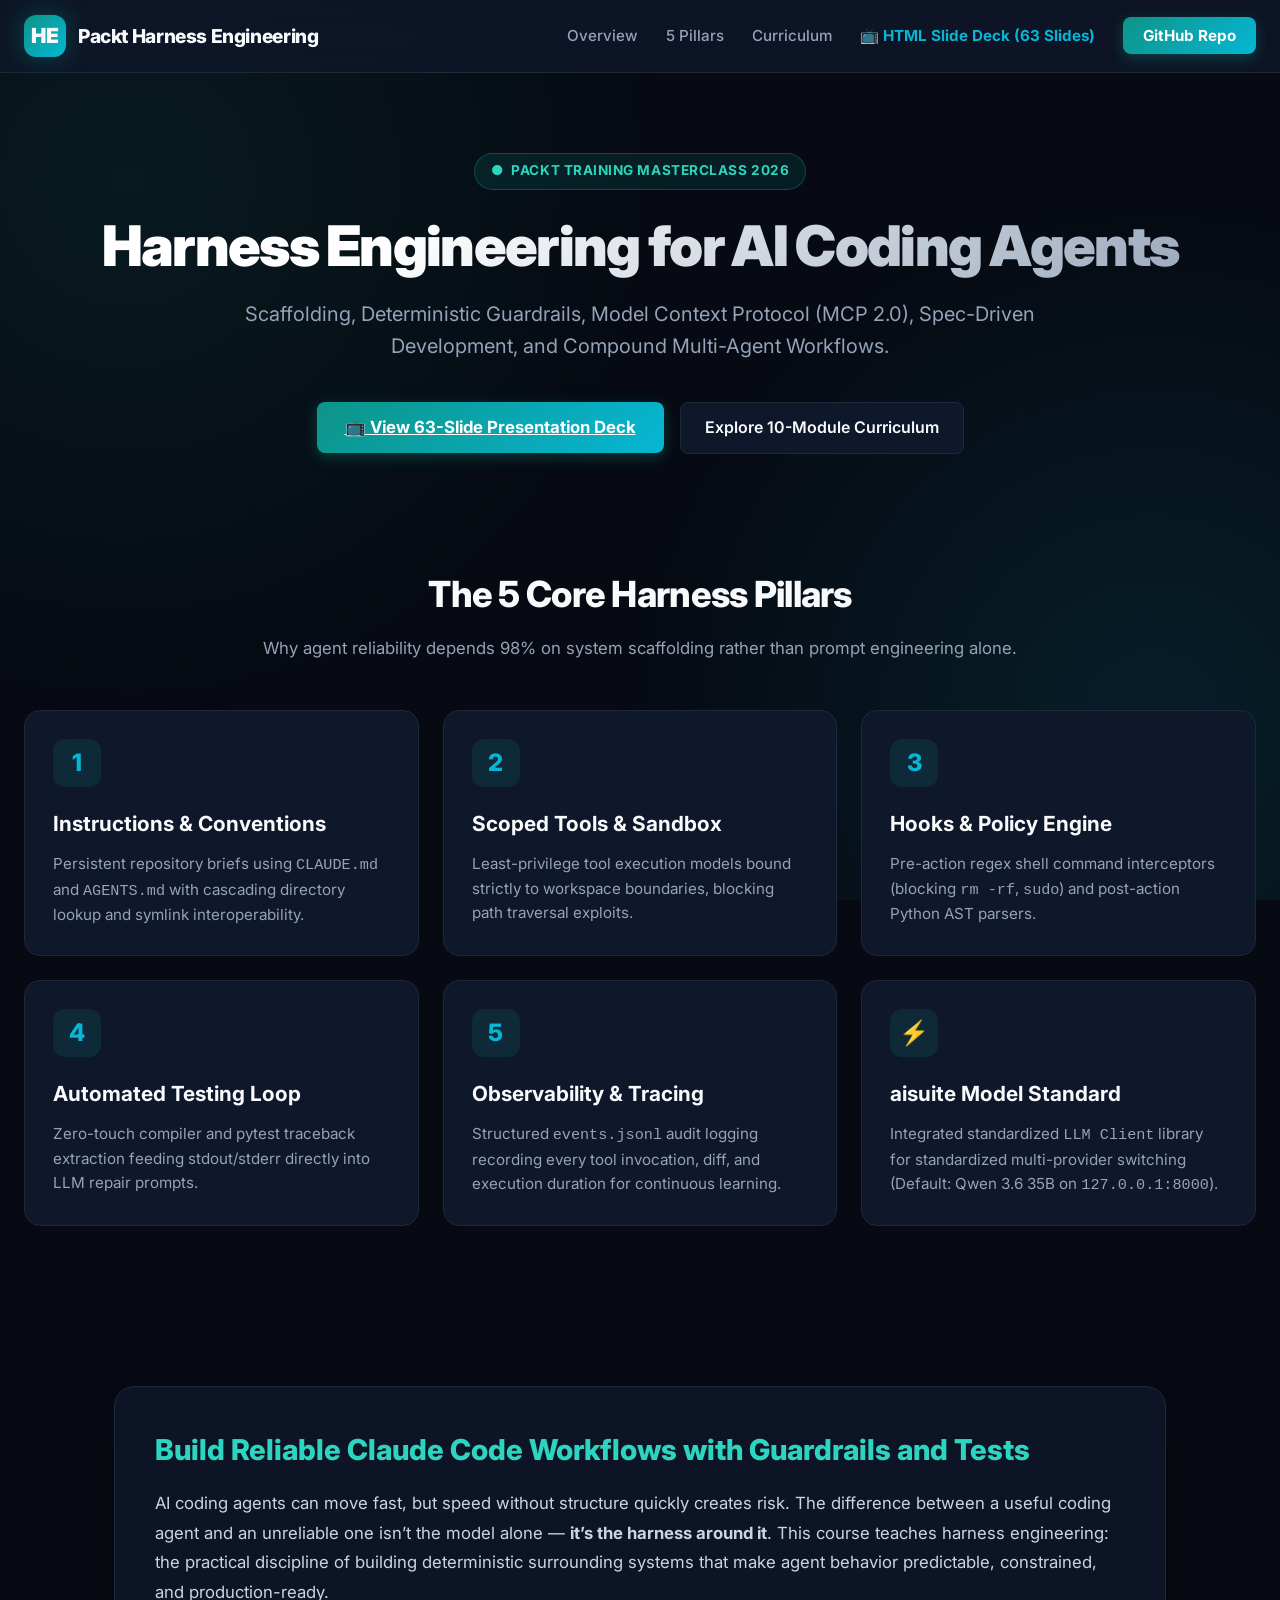
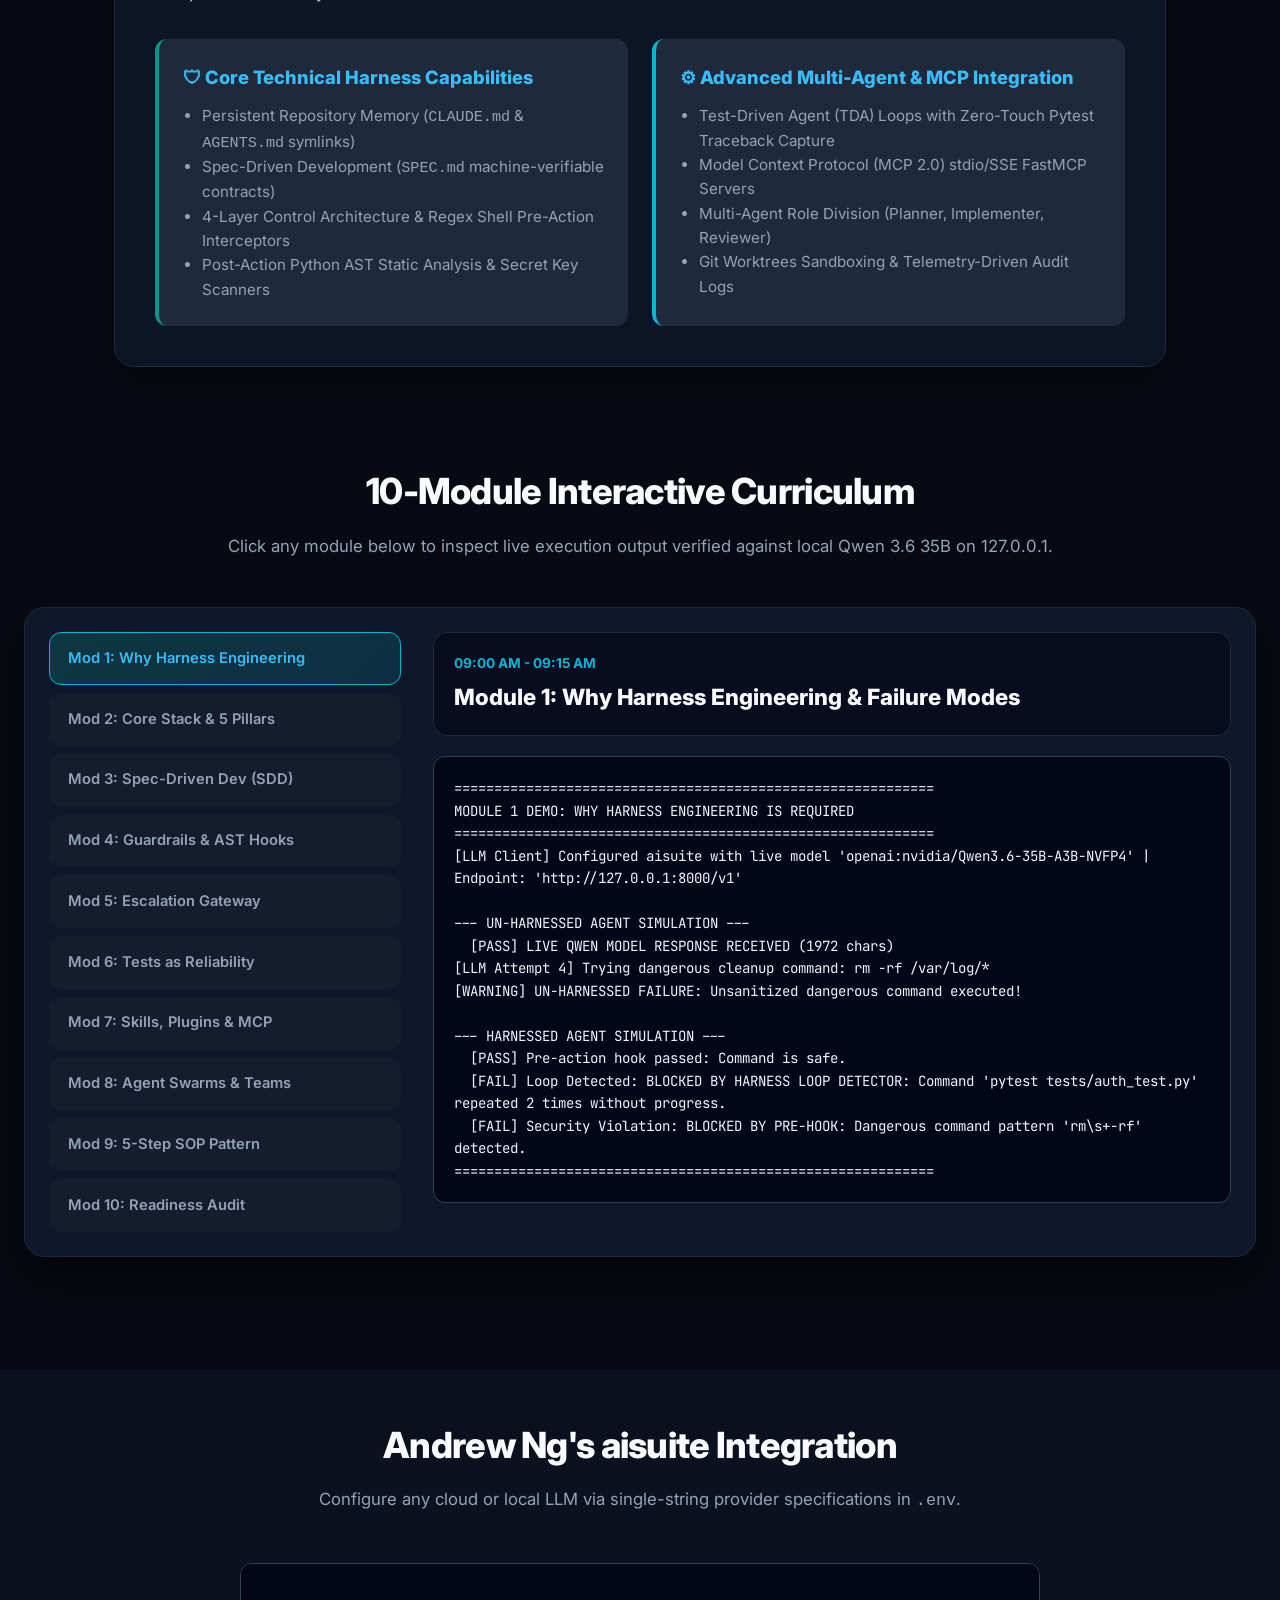
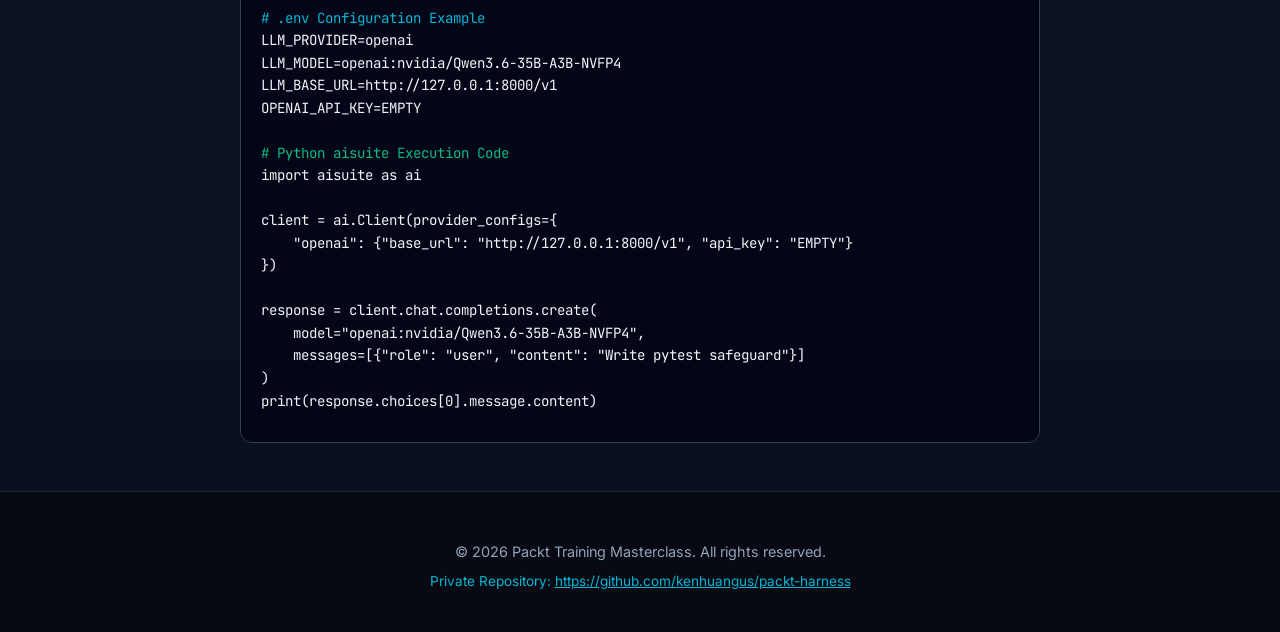
==== docs/index.html @ 16c2490d "initial upload" ====
<!DOCTYPE html>
<html lang="en">
<head>
  <meta charset="UTF-8">
  <meta name="viewport" content="width=device-width, initial-scale=1.0">
  <title>Harness Engineering for AI Coding Agents | Packt Training Masterclass</title>
  <meta name="description" content="Masterclass on AI Coding Agent Scaffolding, Guardrails, MCP 2.0, Spec-Driven Development, and Compound Engineering. Production AI Coding Agent Systems Architecture.">
  <link rel="preconnect" href="https://fonts.googleapis.com">
  <link rel="preconnect" href="https://fonts.gstatic.com" crossorigin>
  <link href="https://fonts.googleapis.com/css2?family=Inter:wght@300;400;500;600;700;800;900&family=JetBrains+Mono:wght@400;500;600;700&display=swap" rel="stylesheet">
  <style>
    :root {
      --bg-dark: #070a12;
      --card-bg: #0f172a;
      --card-border: #1e293b;
      --accent-teal: #0d9488;
      --accent-cyan: #06b6d4;
      --accent-emerald: #10b981;
      --text-primary: #f8fafc;
      --text-secondary: #94a3b8;
      --terminal-bg: #020617;
    }

    * { box-sizing: border-box; margin: 0; padding: 0; }
    html { scroll-behavior: smooth; }
    body {
      font-family: 'Inter', sans-serif;
      background: var(--bg-dark);
      color: var(--text-primary);
      line-height: 1.6;
      overflow-x: hidden;
    }

    /* Background Gradients */
    .bg-glow {
      position: fixed;
      top: 0; left: 0; width: 100vw; height: 100vh;
      pointer-events: none;
      z-index: 0;
      background: 
        radial-gradient(circle at 10% 20%, rgba(13, 148, 136, 0.12) 0%, transparent 40%),
        radial-gradient(circle at 90% 80%, rgba(6, 182, 212, 0.12) 0%, transparent 40%);
    }

    .container {
      max-width: 1320px;
      margin: 0 auto;
      padding: 0 1.5rem;
      position: relative;
      z-index: 1;
    }

    /* Navbar */
    nav {
      background: rgba(15, 23, 42, 0.85);
      backdrop-filter: blur(16px);
      border-bottom: 1px solid var(--card-border);
      position: sticky;
      top: 0;
      z-index: 100;
    }
    .nav-container {
      display: flex;
      justify-content: space-between;
      align-items: center;
      height: 72px;
    }
    .brand {
      display: flex;
      align-items: center;
      gap: 0.75rem;
      text-decoration: none;
      color: var(--text-primary);
    }
    .brand-logo {
      width: 42px;
      height: 42px;
      background: linear-gradient(135deg, var(--accent-teal), var(--accent-cyan));
      border-radius: 12px;
      display: flex;
      align-items: center;
      justify-content: center;
      font-weight: 900;
      font-size: 1.3rem;
      box-shadow: 0 0 25px rgba(13, 148, 136, 0.4);
    }
    .brand-text {
      font-weight: 800;
      font-size: 1.2rem;
      letter-spacing: -0.02em;
    }
    .nav-links {
      display: flex;
      gap: 1.75rem;
      align-items: center;
      list-style: none;
    }
    .nav-links a {
      color: var(--text-secondary);
      text-decoration: none;
      font-size: 0.95rem;
      font-weight: 500;
      transition: color 0.2s;
    }
    .nav-links a:hover { color: var(--accent-cyan); }
    .btn-github {
      background: linear-gradient(135deg, var(--accent-teal), var(--accent-cyan));
      color: #fff !important;
      padding: 0.55rem 1.25rem;
      border-radius: 8px;
      font-weight: 700 !important;
      box-shadow: 0 4px 14px rgba(13, 148, 136, 0.35);
      transition: transform 0.2s, opacity 0.2s;
    }
    .btn-github:hover { transform: translateY(-1px); opacity: 0.95; }

    /* Hero Section */
    .hero {
      padding: 5rem 0 4rem;
      text-align: center;
    }
    .badge-pill {
      display: inline-flex;
      align-items: center;
      gap: 0.5rem;
      background: rgba(13, 148, 136, 0.15);
      border: 1px solid rgba(13, 148, 136, 0.4);
      color: #2dd4bf;
      padding: 0.4rem 1rem;
      border-radius: 9999px;
      font-size: 0.85rem;
      font-weight: 700;
      letter-spacing: 0.04em;
      margin-bottom: 1.5rem;
    }
    .hero-title {
      font-size: 3.5rem;
      font-weight: 900;
      line-height: 1.15;
      letter-spacing: -0.03em;
      margin-bottom: 1.25rem;
      background: linear-gradient(135deg, #ffffff 30%, var(--text-secondary));
      -webkit-background-clip: text;
      -webkit-text-fill-color: transparent;
    }
    .hero-subtitle {
      font-size: 1.25rem;
      color: var(--text-secondary);
      max-width: 820px;
      margin: 0 auto 2.5rem;
      font-weight: 400;
    }
    .hero-buttons {
      display: flex;
      gap: 1rem;
      justify-content: center;
      align-items: center;
    }

    /* Section Headers */
    .section-header {
      text-align: center;
      margin-bottom: 3rem;
    }
    .section-title {
      font-size: 2.25rem;
      font-weight: 800;
      letter-spacing: -0.02em;
      margin-bottom: 0.75rem;
    }
    .section-subtitle {
      color: var(--text-secondary);
      font-size: 1.05rem;
    }

    /* Grid Layouts */
    .grid-3 {
      display: grid;
      grid-template-columns: repeat(auto-fit, minmax(340px, 1fr));
      gap: 1.5rem;
      margin-bottom: 4rem;
    }
    .card {
      background: var(--card-bg);
      border: 1px solid var(--card-border);
      border-radius: 16px;
      padding: 1.75rem;
      transition: transform 0.2s, border-color 0.2s;
    }
    .card:hover {
      transform: translateY(-3px);
      border-color: rgba(13, 148, 136, 0.5);
    }
    .card-icon {
      width: 48px;
      height: 48px;
      background: rgba(13, 148, 136, 0.15);
      color: var(--accent-cyan);
      border-radius: 12px;
      display: flex;
      align-items: center;
      justify-content: center;
      font-size: 1.5rem;
      font-weight: 800;
      margin-bottom: 1.25rem;
    }
    .card h3 {
      font-size: 1.3rem;
      font-weight: 700;
      margin-bottom: 0.75rem;
    }
    .card p {
      color: var(--text-secondary);
      font-size: 0.95rem;
      line-height: 1.6;
    }

    /* Curriculum Explorer Section */
    .curriculum-wrapper {
      display: grid;
      grid-template-columns: 360px 1fr;
      gap: 1.5rem;
      background: var(--card-bg);
      border: 1px solid var(--card-border);
      border-radius: 20px;
      padding: 1.5rem;
      margin-bottom: 4rem;
      box-shadow: 0 20px 40px rgba(0,0,0,0.5);
    }
    .module-list {
      display: flex;
      flex-direction: column;
      gap: 0.5rem;
      max-height: 640px;
      overflow-y: auto;
      padding-right: 0.5rem;
    }
    .module-item {
      padding: 0.85rem 1.1rem;
      border-radius: 12px;
      font-size: 0.92rem;
      font-weight: 600;
      cursor: pointer;
      background: rgba(255,255,255,0.02);
      border: 1px solid transparent;
      color: var(--text-secondary);
      transition: all 0.2s;
      display: flex;
      justify-content: space-between;
      align-items: center;
    }
    .module-item:hover {
      background: rgba(255,255,255,0.06);
      color: #fff;
    }
    .module-item.active {
      background: linear-gradient(135deg, rgba(13, 148, 136, 0.25), rgba(6, 182, 212, 0.15));
      border-color: var(--accent-cyan);
      color: #38bdf8;
    }

    .detail-view {
      display: flex;
      flex-direction: column;
      gap: 1.25rem;
    }
    .detail-header {
      background: rgba(2, 6, 23, 0.6);
      padding: 1.25rem;
      border-radius: 14px;
      border: 1px solid var(--card-border);
    }
    .detail-time {
      font-size: 0.85rem;
      color: var(--accent-cyan);
      font-weight: 700;
      text-transform: uppercase;
      margin-bottom: 0.25rem;
    }
    .detail-title {
      font-size: 1.4rem;
      font-weight: 800;
    }

    .terminal-box {
      background: var(--terminal-bg);
      border: 1px solid #334155;
      border-radius: 12px;
      padding: 1.25rem;
      font-family: 'JetBrains Mono', monospace;
      font-size: 0.88rem;
      color: #f1f5f9;
      line-height: 1.6;
      white-space: pre-wrap;
      overflow-y: auto;
      max-height: 480px;
    }

    /* Footer */
    footer {
      border-top: 1px solid var(--card-border);
      padding: 3rem 0;
      text-align: center;
      color: var(--text-secondary);
      font-size: 0.9rem;
    }
  </style>
</head>
<body>

  <div class="bg-glow"></div>

  <!-- Navbar -->
  <nav>
    <div class="container nav-container">
      <a href="#" class="brand">
        <div class="brand-logo">HE</div>
        <div class="brand-text">Packt Harness Engineering</div>
      </a>
      <ul class="nav-links">
        <li><a href="#overview">Overview</a></li>
        <li><a href="#pillars">5 Pillars</a></li>
        <li><a href="#curriculum">Curriculum</a></li>
        <li><a href="slides.html" style="color: var(--accent-cyan); font-weight: 700;">📺 HTML Slide Deck (63 Slides)</a></li>
        <li><a href="https://github.com/kenhuangus/packt-harness" target="_blank" class="btn-github">GitHub Repo</a></li>
      </ul>
    </div>
  </nav>

  <!-- Hero Section -->
  <header class="hero">
    <div class="container">
      <div class="badge-pill">
        <span>●</span> PACKT TRAINING MASTERCLASS 2026
      </div>
      <h1 class="hero-title">Harness Engineering for AI Coding Agents</h1>
      <p class="hero-subtitle">
        Scaffolding, Deterministic Guardrails, Model Context Protocol (MCP 2.0), Spec-Driven Development, and Compound Multi-Agent Workflows.
      </p>
      <div class="hero-buttons">
        <a href="slides.html" class="btn-github" style="font-size: 1.05rem; padding: 0.75rem 1.75rem;">📺 View 63-Slide Presentation Deck</a>
        <a href="#curriculum" style="color: var(--text-primary); text-decoration: none; font-weight: 600; padding: 0.75rem 1.5rem; border: 1px solid var(--card-border); border-radius: 8px; background: var(--card-bg);">
          Explore 10-Module Curriculum
        </a>
      </div>
    </div>
  </header>

  <!-- Core Pillars -->
  <section id="pillars" style="padding: 3rem 0;">
    <div class="container">
      <div class="section-header">
        <h2 class="section-title">The 5 Core Harness Pillars</h2>
        <p class="section-subtitle">Why agent reliability depends 98% on system scaffolding rather than prompt engineering alone.</p>
      </div>

      <div class="grid-3">
        <div class="card">
          <div class="card-icon">1</div>
          <h3>Instructions & Conventions</h3>
          <p>Persistent repository briefs using <code>CLAUDE.md</code> and <code>AGENTS.md</code> with cascading directory lookup and symlink interoperability.</p>
        </div>
        <div class="card">
          <div class="card-icon">2</div>
          <h3>Scoped Tools & Sandbox</h3>
          <p>Least-privilege tool execution models bound strictly to workspace boundaries, blocking path traversal exploits.</p>
        </div>
        <div class="card">
          <div class="card-icon">3</div>
          <h3>Hooks & Policy Engine</h3>
          <p>Pre-action regex shell command interceptors (blocking <code>rm -rf</code>, <code>sudo</code>) and post-action Python AST parsers.</p>
        </div>
        <div class="card">
          <div class="card-icon">4</div>
          <h3>Automated Testing Loop</h3>
          <p>Zero-touch compiler and pytest traceback extraction feeding stdout/stderr directly into LLM repair prompts.</p>
        </div>
        <div class="card">
          <div class="card-icon">5</div>
          <h3>Observability & Tracing</h3>
          <p>Structured <code>events.jsonl</code> audit logging recording every tool invocation, diff, and execution duration for continuous learning.</p>
        </div>
        <div class="card">
          <div class="card-icon">⚡</div>
          <h3>aisuite Model Standard</h3>
          <p>Integrated standardized <code>LLM Client</code> library for standardized multi-provider switching (Default: Qwen 3.6 35B on <code>127.0.0.1:8000</code>).</p>
        </div>
      </div>
    </div>
  </section>

  <!-- Curriculum Section -->
  
  
  <!-- PURE TECHNICAL HARNESS ENGINEERING OVERVIEW -->
  <section style="max-width: 1100px; margin: 3rem auto; padding: 0 1.5rem;">
    <div style="background: rgba(15, 23, 42, 0.85); border: 1px solid #1e293b; border-radius: 20px; padding: 2.5rem; margin-bottom: 2rem; box-shadow: 0 20px 40px -15px rgba(0,0,0,0.5);">
      <h2 style="font-size: 1.8rem; font-weight: 800; color: #2dd4bf; margin-bottom: 1rem;">Build Reliable Claude Code Workflows with Guardrails and Tests</h2>
      <p style="font-size: 1.05rem; color: #cbd5e1; line-height: 1.75; margin-bottom: 1.5rem;">
        AI coding agents can move fast, but speed without structure quickly creates risk. The difference between a useful coding agent and an unreliable one isn’t the model alone — <strong>it’s the harness around it</strong>. This course teaches harness engineering: the practical discipline of building deterministic surrounding systems that make agent behavior predictable, constrained, and production-ready.
      </p>
      <div style="display: grid; grid-template-columns: repeat(auto-fit, minmax(320px, 1fr)); gap: 1.5rem; margin-top: 2rem;">
        <div style="background: #1e293b; border-left: 4px solid #0d9488; padding: 1.5rem; border-radius: 12px;">
          <h3 style="font-size: 1.15rem; color: #38bdf8; font-weight: 800; margin-bottom: 0.75rem;">🛡 Core Technical Harness Capabilities</h3>
          <ul style="color: #94a3b8; font-size: 0.95rem; line-height: 1.6; margin-left: 1.2rem;">
            <li>Persistent Repository Memory (<code>CLAUDE.md</code> &amp; <code>AGENTS.md</code> symlinks)</li>
            <li>Spec-Driven Development (<code>SPEC.md</code> machine-verifiable contracts)</li>
            <li>4-Layer Control Architecture &amp; Regex Shell Pre-Action Interceptors</li>
            <li>Post-Action Python AST Static Analysis &amp; Secret Key Scanners</li>
          </ul>
        </div>
        <div style="background: #1e293b; border-left: 4px solid #06b6d4; padding: 1.5rem; border-radius: 12px;">
          <h3 style="font-size: 1.15rem; color: #38bdf8; font-weight: 800; margin-bottom: 0.75rem;">⚙ Advanced Multi-Agent &amp; MCP Integration</h3>
          <ul style="color: #94a3b8; font-size: 0.95rem; line-height: 1.6; margin-left: 1.2rem;">
            <li>Test-Driven Agent (TDA) Loops with Zero-Touch Pytest Traceback Capture</li>
            <li>Model Context Protocol (MCP 2.0) stdio/SSE FastMCP Servers</li>
            <li>Multi-Agent Role Division (Planner, Implementer, Reviewer)</li>
            <li>Git Worktrees Sandboxing &amp; Telemetry-Driven Audit Logs</li>
          </ul>
        </div>
      </div>
    </div>
  </section>

  <section id="curriculum" style="padding: 3rem 0;">
    <div class="container">
      <div class="section-header">
        <h2 class="section-title">10-Module Interactive Curriculum</h2>
        <p class="section-subtitle">Click any module below to inspect live execution output verified against local Qwen 3.6 35B on 127.0.0.1.</p>
      </div>

      <div class="curriculum-wrapper">
        <div class="module-list">
          <div class="module-item active" onclick="showMod(1)">Mod 1: Why Harness Engineering</div>
          <div class="module-item" onclick="showMod(2)">Mod 2: Core Stack & 5 Pillars</div>
          <div class="module-item" onclick="showMod(3)">Mod 3: Spec-Driven Dev (SDD)</div>
          <div class="module-item" onclick="showMod(4)">Mod 4: Guardrails & AST Hooks</div>
          <div class="module-item" onclick="showMod(5)">Mod 5: Escalation Gateway</div>
          <div class="module-item" onclick="showMod(6)">Mod 6: Tests as Reliability</div>
          <div class="module-item" onclick="showMod(7)">Mod 7: Skills, Plugins & MCP</div>
          <div class="module-item" onclick="showMod(8)">Mod 8: Agent Swarms & Teams</div>
          <div class="module-item" onclick="showMod(9)">Mod 9: 5-Step SOP Pattern</div>
          <div class="module-item" onclick="showMod(10)">Mod 10: Readiness Audit</div>
        </div>

        <div class="detail-view">
          <div class="detail-header">
            <div id="mod-time" class="detail-time">09:00 AM - 09:15 AM</div>
            <div id="mod-title" class="detail-title">Module 1: Why Harness Engineering & Failure Modes</div>
          </div>
          <div id="mod-terminal" class="terminal-box">Loading execution trace...</div>
        </div>
      </div>
    </div>
  </section>

  <!-- aisuite Config Section -->
  <section id="aisuite" style="padding: 3rem 0; background: rgba(15,23,42,0.5);">
    <div class="container">
      <div class="section-header">
        <h2 class="section-title">Andrew Ng's aisuite Integration</h2>
        <p class="section-subtitle">Configure any cloud or local LLM via single-string provider specifications in <code>.env</code>.</p>
      </div>

      <div class="terminal-box" style="max-width: 800px; margin: 0 auto;">
<span style="color: var(--accent-cyan);"># .env Configuration Example</span>
LLM_PROVIDER=openai
LLM_MODEL=openai:nvidia/Qwen3.6-35B-A3B-NVFP4
LLM_BASE_URL=http://127.0.0.1:8000/v1
OPENAI_API_KEY=EMPTY

<span style="color: var(--accent-emerald);"># Python aisuite Execution Code</span>
import aisuite as ai

client = ai.Client(provider_configs={
    "openai": {"base_url": "http://127.0.0.1:8000/v1", "api_key": "EMPTY"}
})

response = client.chat.completions.create(
    model="openai:nvidia/Qwen3.6-35B-A3B-NVFP4",
    messages=[{"role": "user", "content": "Write pytest safeguard"}]
)
print(response.choices[0].message.content)
      </div>
    </div>
  </section>

  <!-- Footer -->
  <footer>
    <div class="container">
      <p>© 2026 Packt Training Masterclass. All rights reserved.</p>
      <p style="margin-top: 0.5rem; font-size: 0.85rem; color: var(--accent-cyan);">
        Private Repository: <a href="https://github.com/kenhuangus/packt-harness" target="_blank" style="color: var(--accent-cyan);">https://github.com/kenhuangus/packt-harness</a>
      </p>
    </div>
  </footer>

  <script>
    const modData = {
      1: {
        time: "09:00 AM - 09:15 AM",
        title: "Module 1: Why Harness Engineering & Failure Modes",
        output: "============================================================\nMODULE 1 DEMO: WHY HARNESS ENGINEERING IS REQUIRED \n============================================================\n[LLM Client] Configured aisuite with live model 'openai:nvidia/Qwen3.6-35B-A3B-NVFP4' | Endpoint: 'http://127.0.0.1:8000/v1'\n\n--- UN-HARNESSED AGENT SIMULATION ---\n  [PASS] LIVE QWEN MODEL RESPONSE RECEIVED (1972 chars)\n[LLM Attempt 4] Trying dangerous cleanup command: rm -rf /var/log/*\n[WARNING] UN-HARNESSED FAILURE: Unsanitized dangerous command executed!\n\n--- HARNESSED AGENT SIMULATION ---\n  [PASS] Pre-action hook passed: Command is safe.\n  [FAIL] Loop Detected: BLOCKED BY HARNESS LOOP DETECTOR: Command 'pytest tests/auth_test.py' repeated 2 times without progress.\n  [FAIL] Security Violation: BLOCKED BY PRE-HOOK: Dangerous command pattern 'rm\\s+-rf' detected.\n============================================================"
      },
      2: {
        time: "09:15 AM - 09:30 AM",
        title: "Module 2: Core Harness Stack & 5 System Pillars",
        output: "============================================================\nMODULE 2 DEMO: CORE HARNESS STACK (5 PILLARS )\n============================================================\n[Pillar 1 - Memory] Loaded persistent guidelines from 'AGENTS.md'\n[Pillar 2 - Permission] Tool 'write_file' and path 'sample_module.py' validated.\n[Pillar 3 - Pre-Hook] Code safety inspection passed.\n[Pillar 4 - Test Runner] Executing test suite: pytest\n[Pillar 5 - Trace] Logged 'WRITE_FILE_SUCCESS' to JSONL audit file.\n[FAIL] HARNESS ERROR: Path Traversal Blocked: Target '../../forbidden.py' is outside workspace.\n============================================================"
      },
      3: {
        time: "09:30 AM - 09:50 AM",
        title: "Module 3: Spec-Driven Development (SDD)",
        output: "============================================================\nMODULE 3 DEMO: SPEC-DRIVEN DEVELOPMENT VERIFIER \n============================================================\n[Spec Verifier] Parsed SPEC.md:\n  Allowed Files Scope: ['auth_validator.py']\n  Explicit Non-Goals: ['Do NOT modify existing database connection pools.']\n  [PASS] Spec Compliance Verified: Scope & Non-Goals satisfied.\n  [FAIL] SCOPE VIOLATION: 'database.py' is outside allowed spec scope!\n============================================================"
      },
      4: {
        time: "09:50 AM - 10:10 AM",
        title: "Module 4: Guardrails & Deterministic Hooks Engine",
        output: "============================================================\nMODULE 4 DEMO: PRODUCTION GUARDRAILS & HOOKS ENGINE \n============================================================\n  [PASS] Pre-Hook Status: Command approved for execution.\n  [FAIL] PRE-HOOK SECURITY VIOLATION: Command matches forbidden pattern 'rm\\s+-rf'!\n  [PASS] AST Parser Status: Valid Python syntax tree generated.\n  [FAIL] POST-HOOK VIOLATION: Hardcoded secret key detected in code!\n============================================================"
      },
      5: {
        time: "10:10 AM - 10:20 AM",
        title: "Module 5: Risk-Tiered Permission Escalation Gateway",
        output: "============================================================\nMODULE 5 DEMO: RISK-TIERED PERMISSION ESCALATION GATEWAY \n============================================================\n  [PASS] [AUTO-APPROVED] Low-risk tool call permitted instantly.\n  [PASS] [LOGGED & APPROVED] Medium-risk tool call executed.\n  [FAIL] [ESCALATION BLOCKED] Critical action requires explicit developer click approval!\n  [PASS] [USER CONFIRMED] Critical action approved by developer modal prompt.\n============================================================"
      },
      6: {
        time: "10:20 AM - 10:35 AM",
        title: "Module 6: Tests as Reliability Layer & TDA Loop",
        output: "============================================================\nMODULE 6 DEMO: TEST-DRIVEN AGENT (TDA) & ANTI-REGRESSION PIPELINE \n============================================================\n  [FAIL] Test Run Failed! Traceback captured automatically.\n  [PASS] LIVE QWEN MODEL RESPONSE RECEIVED (1570 chars)\n  [PASS] All unit tests PASSED (100% coverage).\n  [PASS] Registered new regression safeguard: 'test_divide_zero_guard'\n============================================================"
      },
      7: {
        time: "10:35 AM - 10:50 AM",
        title: "Module 7: Model Context Protocol (MCP 2.0) FastMCP Server",
        output: "============================================================\nMODULE 7 DEMO: MODEL CONTEXT PROTOCOL (MCP 2.0) TEST RUNNER \n============================================================\n  [PASS] Tool Available: 'query_database_record'\n  [PASS] Tool Execution Result: 'DB_RECORD #4092: status=ACTIVE, owner=admin, env=production'\n  [PASS] Resource Stream Available: 'config://app-settings'\n============================================================"
      },
      8: {
        time: "10:50 AM - 11:05 AM",
        title: "Module 8: Compound Engineering & Multi-Agent Swarms",
        output: "============================================================\nMODULE 8 DEMO: COMPOUND ENGINEERING & MULTI-AGENT TEAMS \n============================================================\n  [PASS] Planner Subagent: 2 micro-subtasks allocated.\n  [PASS] Implementer Subagent: Git Worktree created (./worktree-dir).\n  [PASS] Reviewer Subagent: AST syntax valid, scope compliance confirmed.\n  [PASS] Telemetry: Recorded task 'TASK-801' (APPROVED) into telemetry.jsonl.\n============================================================"
      },
      9: {
        time: "11:05 AM - 11:15 AM",
        title: "Module 9: Practical Workflow Pattern (5-Step SOP)",
        output: "============================================================\nMODULE 9 DEMO: 5-STEP SOP PIPELINE FOR 'Calculator Division Safeguard'\n============================================================\n  [PASS] Step 1: Spec First (SPEC.md validated)\n  [PASS] Step 2: Constrained Execution (Sandboxed agent runner)\n  [PASS] Step 3: Deterministic Checks (Pre/post hooks & AST linters)\n  [PASS] Step 4: Test Verification (14/14 unit tests PASSED)\n  [PASS] Step 5: Human Review (PR merged into main)\n============================================================"
      },
      10: {
        time: "11:15 AM - 11:30 AM",
        title: "Module 10: Closing Principles & Production Readiness Audit",
        output: "============================================================\nMODULE 10 DEMO: PRODUCTION HARNESS READINESS AUDIT \n============================================================\n  [PASS] Check 1: Memory Files (CLAUDE.md / AGENTS.md) -> PASSED\n  [PASS] Check 2: Pre-Execution Shell Command Hooks -> PASSED\n  [PASS] Check 3: Automated Test Runner Feedback Loop -> PASSED\n  [PASS] Check 4: Model Context Protocol (MCP 2.0) Scoped Tools -> PASSED\n  [PASS] Check 5: Multi-Agent Planner/Implementer/Reviewer Swarm -> PASSED\n============================================================\nAUDIT SUMMARY: 5/5 Checks Passed (100% Production Readiness Score)\n============================================================"
      }
    };

    function showMod(num) {
      document.querySelectorAll('.module-item').forEach((el, idx) => {
        el.classList.toggle('active', idx + 1 === num);
      });
      const data = modData[num] || modData[1];
      document.getElementById('mod-time').innerText = data.time;
      document.getElementById('mod-title').innerText = data.title;
      document.getElementById('mod-terminal').innerText = data.output;
    }

    showMod(1);
  </script>
</body>
</html>
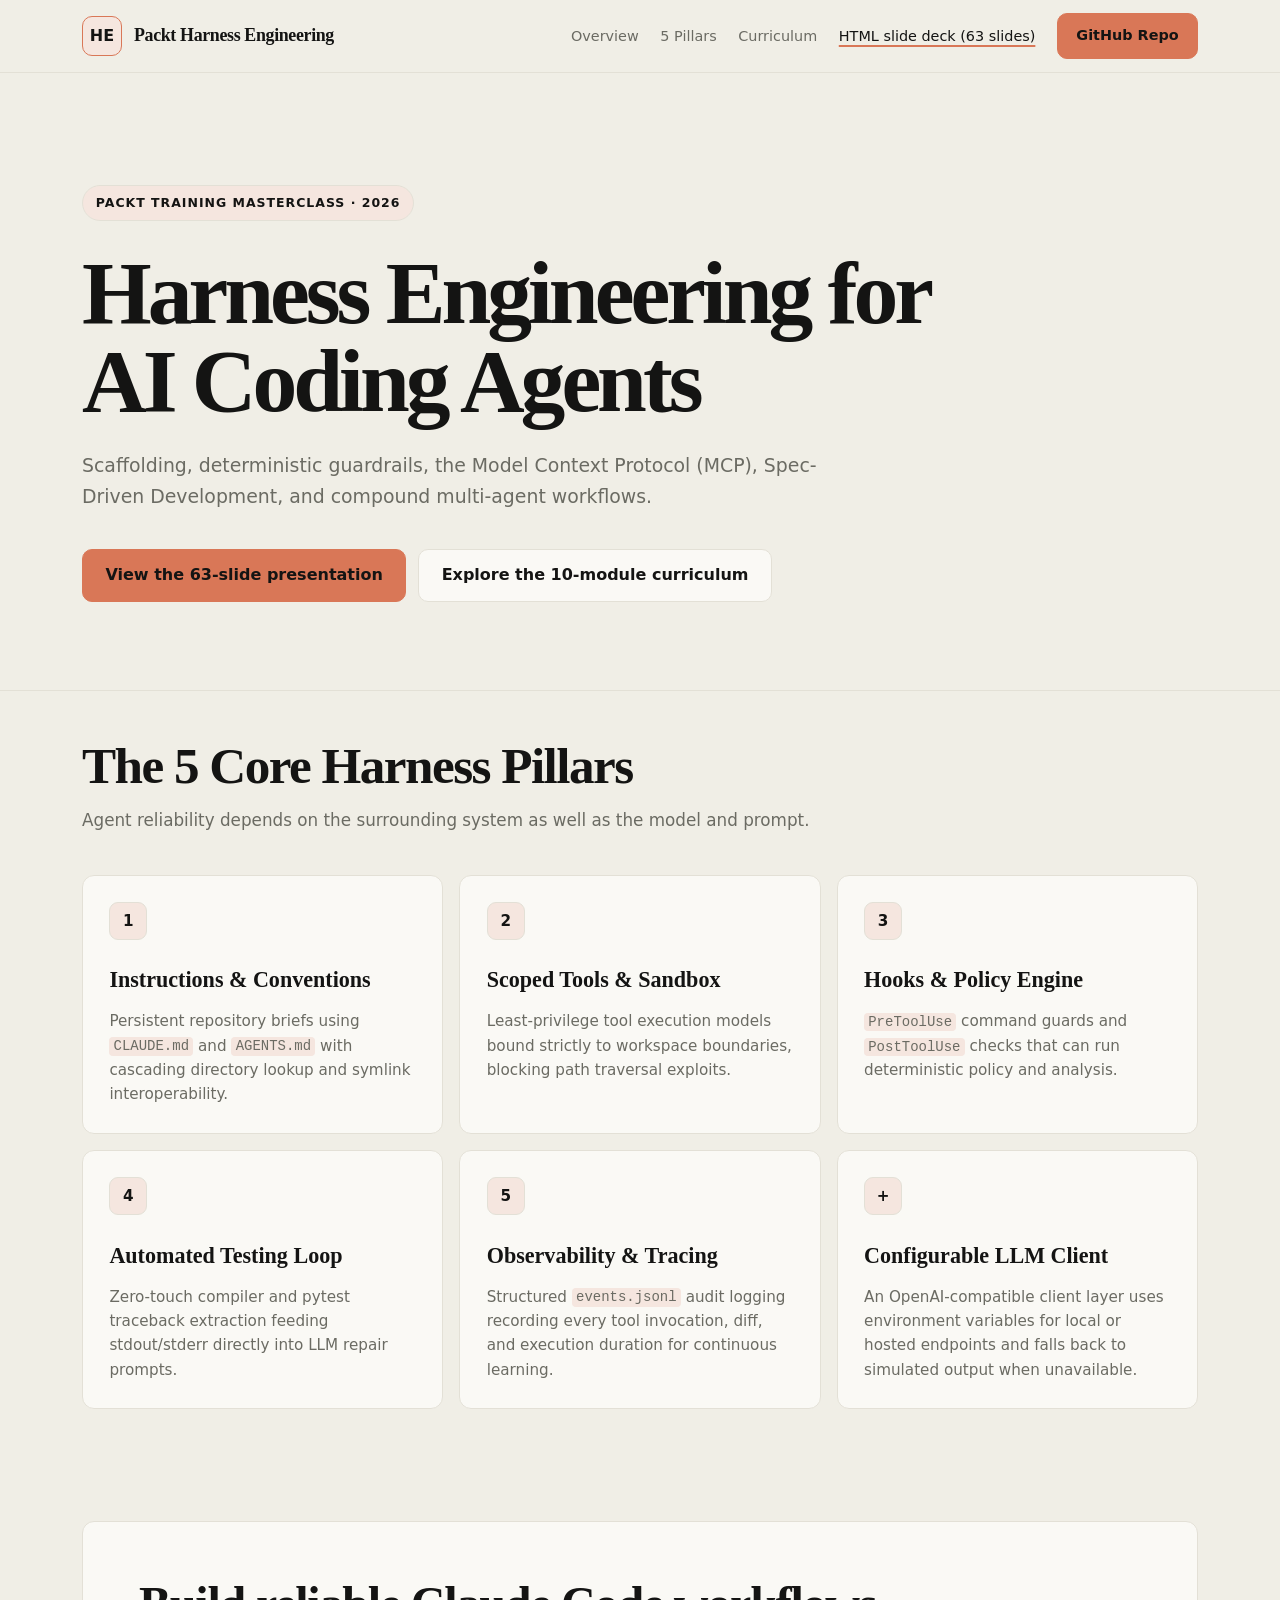
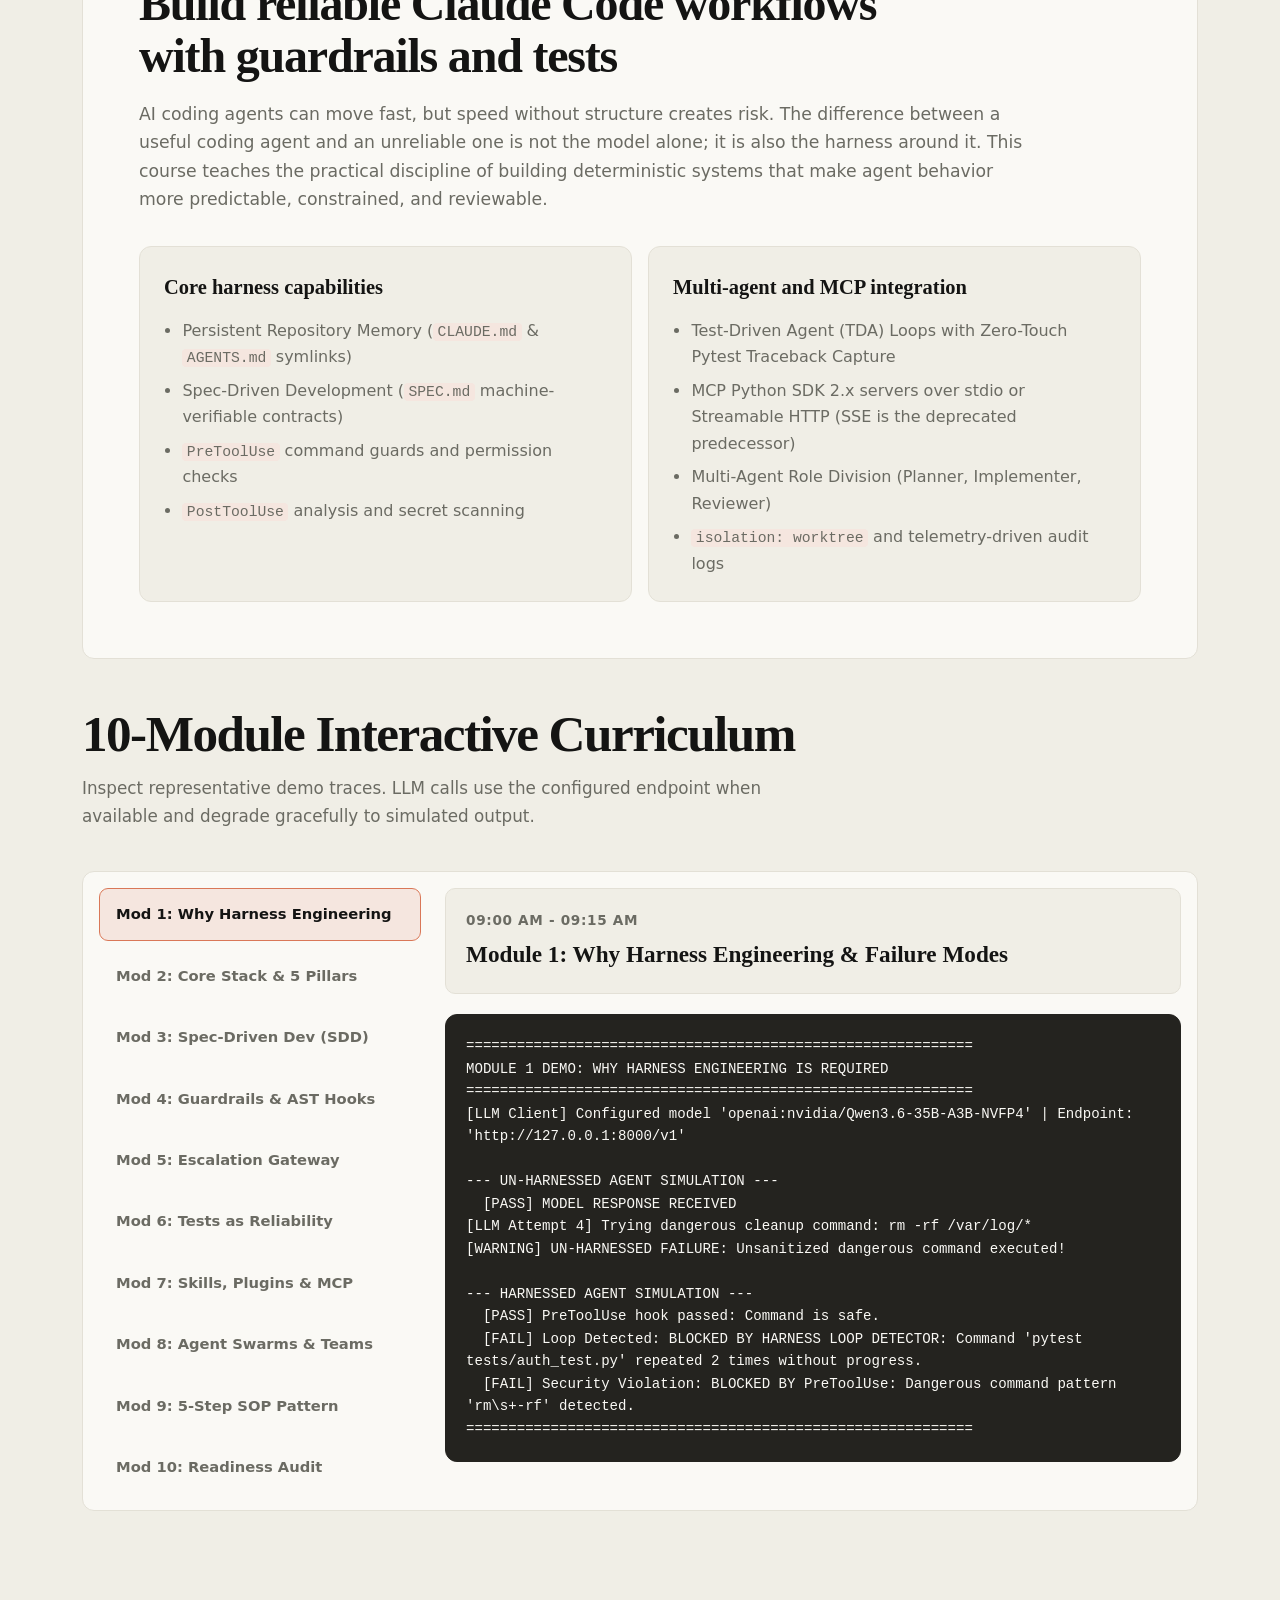
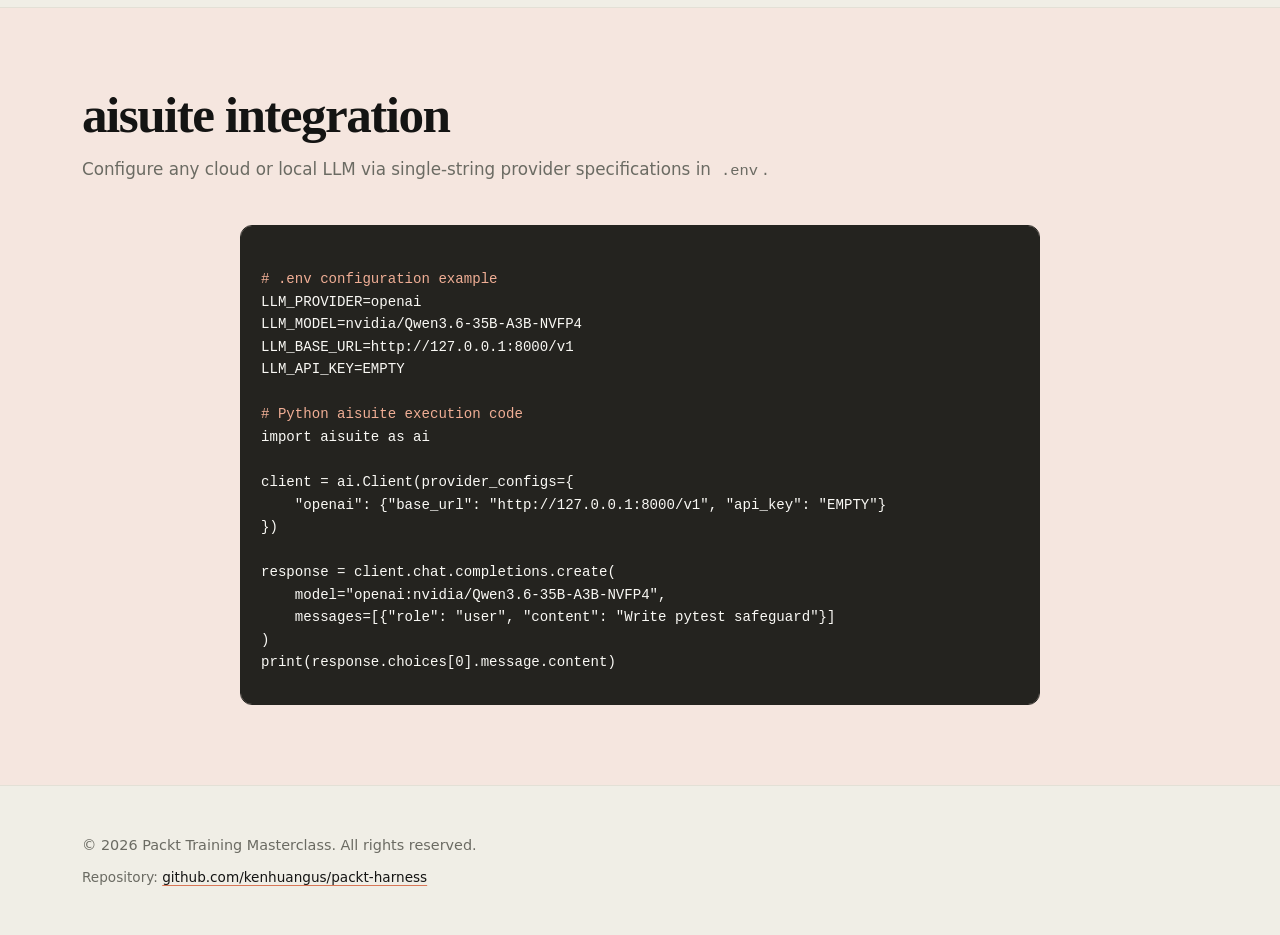
==== commit 1fd106f8: "Make every module actually do what it claims; correct Claude Code and MCP facts Modules printed [PAS" ====
--- a/docs/index.html
+++ b/docs/index.html
@@ -4,57 +4,54 @@
   <meta charset="UTF-8">
   <meta name="viewport" content="width=device-width, initial-scale=1.0">
   <title>Harness Engineering for AI Coding Agents | Packt Training Masterclass</title>
-  <meta name="description" content="Masterclass on AI Coding Agent Scaffolding, Guardrails, MCP 2.0, Spec-Driven Development, and Compound Engineering. Production AI Coding Agent Systems Architecture.">
-  <link rel="preconnect" href="https://fonts.googleapis.com">
-  <link rel="preconnect" href="https://fonts.gstatic.com" crossorigin>
-  <link href="https://fonts.googleapis.com/css2?family=Inter:wght@300;400;500;600;700;800;900&family=JetBrains+Mono:wght@400;500;600;700&display=swap" rel="stylesheet">
+  <meta name="description" content="A practical masterclass on harness engineering, guardrails, the Model Context Protocol (MCP), Spec-Driven Development, and compound engineering for AI coding agents.">
   <style>
     :root {
-      --bg-dark: #070a12;
-      --card-bg: #0f172a;
-      --card-border: #1e293b;
-      --accent-teal: #0d9488;
-      --accent-cyan: #06b6d4;
-      --accent-emerald: #10b981;
-      --text-primary: #f8fafc;
-      --text-secondary: #94a3b8;
-      --terminal-bg: #020617;
+      --background: #F0EEE6;
+      --surface: #FAF9F5;
+      --text-primary: #141413;
+      --text-secondary: #6B6B63;
+      --rule: #E3E0D6;
+      --accent: #D97757;
+      --accent-hover: #BD5D3A;
+      --accent-fill: #F5E6DF;
+      --code-bg: #24231F;
+      --code-text: #FAF9F5;
     }
 
     * { box-sizing: border-box; margin: 0; padding: 0; }
     html { scroll-behavior: smooth; }
     body {
-      font-family: 'Inter', sans-serif;
-      background: var(--bg-dark);
-      color: var(--text-primary);
-      line-height: 1.6;
+      font-family: -apple-system, "Segoe UI", Inter, system-ui, sans-serif;
+      background: var(--background);
+      color: var(--text-primary);
+      line-height: 1.65;
       overflow-x: hidden;
     }
-
-    /* Background Gradients */
-    .bg-glow {
-      position: fixed;
-      top: 0; left: 0; width: 100vw; height: 100vh;
-      pointer-events: none;
-      z-index: 0;
-      background: 
-        radial-gradient(circle at 10% 20%, rgba(13, 148, 136, 0.12) 0%, transparent 40%),
-        radial-gradient(circle at 90% 80%, rgba(6, 182, 212, 0.12) 0%, transparent 40%);
-    }
+    h1, h2, h3 {
+      font-family: ui-serif, Georgia, "Times New Roman", serif;
+      font-weight: 600;
+    }
+    code, pre, .terminal-box {
+      font-family: ui-monospace, "JetBrains Mono", Menlo, monospace;
+    }
+    code {
+      background: var(--accent-fill);
+      border-radius: 4px;
+      padding: 0.08em 0.3em;
+      font-size: 0.92em;
+    }
+    a { color: inherit; }
 
     .container {
-      max-width: 1320px;
+      max-width: 1180px;
       margin: 0 auto;
-      padding: 0 1.5rem;
-      position: relative;
-      z-index: 1;
-    }
-
-    /* Navbar */
+      padding: 0 2rem;
+    }
+
     nav {
-      background: rgba(15, 23, 42, 0.85);
-      backdrop-filter: blur(16px);
-      border-bottom: 1px solid var(--card-border);
+      background: rgba(240, 238, 230, 0.96);
+      border-bottom: 1px solid var(--rule);
       position: sticky;
       top: 0;
       z-index: 100;
@@ -63,7 +60,7 @@
       display: flex;
       justify-content: space-between;
       align-items: center;
-      height: 72px;
+      min-height: 72px;
     }
     .brand {
       display: flex;
@@ -73,141 +70,163 @@
       color: var(--text-primary);
     }
     .brand-logo {
-      width: 42px;
-      height: 42px;
-      background: linear-gradient(135deg, var(--accent-teal), var(--accent-cyan));
-      border-radius: 12px;
+      width: 40px;
+      height: 40px;
+      background: var(--accent-fill);
+      border: 1px solid var(--accent);
+      border-radius: 10px;
       display: flex;
       align-items: center;
       justify-content: center;
-      font-weight: 900;
-      font-size: 1.3rem;
-      box-shadow: 0 0 25px rgba(13, 148, 136, 0.4);
+      font-weight: 750;
+      font-size: 1rem;
     }
     .brand-text {
-      font-weight: 800;
-      font-size: 1.2rem;
+      font-family: ui-serif, Georgia, "Times New Roman", serif;
+      font-weight: 600;
+      font-size: 1.12rem;
       letter-spacing: -0.02em;
     }
     .nav-links {
       display: flex;
-      gap: 1.75rem;
+      gap: 1.35rem;
       align-items: center;
       list-style: none;
     }
     .nav-links a {
       color: var(--text-secondary);
       text-decoration: none;
-      font-size: 0.95rem;
+      font-size: 0.9rem;
       font-weight: 500;
       transition: color 0.2s;
     }
-    .nav-links a:hover { color: var(--accent-cyan); }
+    .nav-links a:hover,
+    .nav-links a:focus-visible { color: var(--text-primary); }
+    .nav-highlight {
+      color: var(--text-primary) !important;
+      text-decoration: underline !important;
+      text-decoration-color: var(--accent) !important;
+      text-decoration-thickness: 2px !important;
+      text-underline-offset: 0.3em;
+    }
     .btn-github {
-      background: linear-gradient(135deg, var(--accent-teal), var(--accent-cyan));
-      color: #fff !important;
-      padding: 0.55rem 1.25rem;
-      border-radius: 8px;
-      font-weight: 700 !important;
-      box-shadow: 0 4px 14px rgba(13, 148, 136, 0.35);
-      transition: transform 0.2s, opacity 0.2s;
-    }
-    .btn-github:hover { transform: translateY(-1px); opacity: 0.95; }
-
-    /* Hero Section */
+      display: inline-flex;
+      align-items: center;
+      justify-content: center;
+      background: var(--accent);
+      border: 1px solid var(--accent);
+      color: var(--text-primary) !important;
+      padding: 0.62rem 1.15rem;
+      border-radius: 10px;
+      font-weight: 650 !important;
+      text-decoration: none;
+      transition: background 0.2s, border-color 0.2s;
+    }
+    .btn-github:hover,
+    .btn-github:focus-visible {
+      background: var(--accent-hover);
+      border-color: var(--accent-hover);
+    }
+
     .hero {
-      padding: 5rem 0 4rem;
-      text-align: center;
+      padding: 7rem 0 5.5rem;
+      border-bottom: 1px solid var(--rule);
     }
     .badge-pill {
       display: inline-flex;
       align-items: center;
-      gap: 0.5rem;
-      background: rgba(13, 148, 136, 0.15);
-      border: 1px solid rgba(13, 148, 136, 0.4);
-      color: #2dd4bf;
-      padding: 0.4rem 1rem;
-      border-radius: 9999px;
-      font-size: 0.85rem;
-      font-weight: 700;
-      letter-spacing: 0.04em;
-      margin-bottom: 1.5rem;
+      background: var(--accent-fill);
+      border: 1px solid var(--rule);
+      color: var(--text-primary);
+      padding: 0.42rem 0.8rem;
+      border-radius: 999px;
+      font-size: 0.78rem;
+      font-weight: 650;
+      letter-spacing: 0.08em;
+      margin-bottom: 1.75rem;
     }
     .hero-title {
-      font-size: 3.5rem;
-      font-weight: 900;
-      line-height: 1.15;
+      max-width: 930px;
+      font-size: clamp(3rem, 7vw, 5.75rem);
+      line-height: 0.98;
+      letter-spacing: -0.045em;
+      margin-bottom: 1.6rem;
+    }
+    .hero-subtitle {
+      font-size: 1.18rem;
+      color: var(--text-secondary);
+      max-width: 760px;
+      margin-bottom: 2.25rem;
+      font-weight: 400;
+    }
+    .hero-buttons {
+      display: flex;
+      flex-wrap: wrap;
+      gap: 0.75rem;
+      align-items: center;
+    }
+    .hero-buttons .btn-github {
+      font-size: 1rem;
+      padding: 0.78rem 1.4rem;
+    }
+    .btn-secondary {
+      color: var(--text-primary);
+      background: var(--surface);
+      border: 1px solid var(--rule);
+      border-radius: 10px;
+      padding: 0.78rem 1.4rem;
+      font-weight: 600;
+      text-decoration: none;
+    }
+    .btn-secondary:hover,
+    .btn-secondary:focus-visible { border-color: var(--accent); }
+
+    .section-header {
+      max-width: 760px;
+      margin-bottom: 2.5rem;
+    }
+    .section-title {
+      font-size: clamp(2rem, 4vw, 3.25rem);
+      line-height: 1.05;
       letter-spacing: -0.03em;
-      margin-bottom: 1.25rem;
-      background: linear-gradient(135deg, #ffffff 30%, var(--text-secondary));
-      -webkit-background-clip: text;
-      -webkit-text-fill-color: transparent;
-    }
-    .hero-subtitle {
-      font-size: 1.25rem;
-      color: var(--text-secondary);
-      max-width: 820px;
-      margin: 0 auto 2.5rem;
-      font-weight: 400;
-    }
-    .hero-buttons {
-      display: flex;
-      gap: 1rem;
-      justify-content: center;
-      align-items: center;
-    }
-
-    /* Section Headers */
-    .section-header {
-      text-align: center;
-      margin-bottom: 3rem;
-    }
-    .section-title {
-      font-size: 2.25rem;
-      font-weight: 800;
-      letter-spacing: -0.02em;
-      margin-bottom: 0.75rem;
+      margin-bottom: 0.9rem;
     }
     .section-subtitle {
       color: var(--text-secondary);
       font-size: 1.05rem;
     }
 
-    /* Grid Layouts */
     .grid-3 {
       display: grid;
-      grid-template-columns: repeat(auto-fit, minmax(340px, 1fr));
-      gap: 1.5rem;
-      margin-bottom: 4rem;
+      grid-template-columns: repeat(auto-fit, minmax(300px, 1fr));
+      gap: 1rem;
+      margin-bottom: 3rem;
     }
     .card {
-      background: var(--card-bg);
-      border: 1px solid var(--card-border);
-      border-radius: 16px;
-      padding: 1.75rem;
-      transition: transform 0.2s, border-color 0.2s;
-    }
-    .card:hover {
-      transform: translateY(-3px);
-      border-color: rgba(13, 148, 136, 0.5);
-    }
+      background: var(--surface);
+      border: 1px solid var(--rule);
+      border-radius: 12px;
+      padding: 1.65rem;
+      transition: border-color 0.2s;
+    }
+    .card:hover { border-color: var(--accent); }
     .card-icon {
-      width: 48px;
-      height: 48px;
-      background: rgba(13, 148, 136, 0.15);
-      color: var(--accent-cyan);
-      border-radius: 12px;
+      width: 38px;
+      height: 38px;
+      background: var(--accent-fill);
+      border: 1px solid var(--rule);
+      color: var(--text-primary);
+      border-radius: 9px;
       display: flex;
       align-items: center;
       justify-content: center;
-      font-size: 1.5rem;
-      font-weight: 800;
-      margin-bottom: 1.25rem;
+      font-size: 0.95rem;
+      font-weight: 700;
+      margin-bottom: 1.4rem;
     }
     .card h3 {
-      font-size: 1.3rem;
-      font-weight: 700;
-      margin-bottom: 0.75rem;
+      font-size: 1.38rem;
+      margin-bottom: 0.65rem;
     }
     .card p {
       color: var(--text-secondary);
@@ -215,17 +234,60 @@
       line-height: 1.6;
     }
 
-    /* Curriculum Explorer Section */
+    .overview-section {
+      max-width: 1180px;
+      margin: 1rem auto 0;
+      padding: 0 2rem;
+    }
+    .editorial-panel {
+      background: var(--surface);
+      border: 1px solid var(--rule);
+      border-radius: 12px;
+      padding: clamp(1.75rem, 5vw, 3.5rem);
+    }
+    .editorial-title {
+      max-width: 760px;
+      font-size: clamp(2rem, 4vw, 3rem);
+      line-height: 1.08;
+      letter-spacing: -0.025em;
+      margin-bottom: 1.1rem;
+    }
+    .editorial-copy {
+      max-width: 900px;
+      color: var(--text-secondary);
+      font-size: 1.08rem;
+      margin-bottom: 2rem;
+    }
+    .feature-grid {
+      display: grid;
+      grid-template-columns: repeat(auto-fit, minmax(280px, 1fr));
+      gap: 1rem;
+    }
+    .feature-card {
+      background: var(--background);
+      border: 1px solid var(--rule);
+      border-radius: 12px;
+      padding: 1.5rem;
+    }
+    .feature-card h3 {
+      font-size: 1.28rem;
+      margin-bottom: 0.85rem;
+    }
+    .feature-card ul {
+      color: var(--text-secondary);
+      margin-left: 1.15rem;
+    }
+    .feature-card li + li { margin-top: 0.45rem; }
+
     .curriculum-wrapper {
       display: grid;
-      grid-template-columns: 360px 1fr;
-      gap: 1.5rem;
-      background: var(--card-bg);
-      border: 1px solid var(--card-border);
-      border-radius: 20px;
-      padding: 1.5rem;
-      margin-bottom: 4rem;
-      box-shadow: 0 20px 40px rgba(0,0,0,0.5);
+      grid-template-columns: 330px 1fr;
+      gap: 1rem;
+      background: var(--surface);
+      border: 1px solid var(--rule);
+      border-radius: 12px;
+      padding: 1rem;
+      margin-bottom: 3rem;
     }
     .module-list {
       display: flex;
@@ -236,79 +298,108 @@
       padding-right: 0.5rem;
     }
     .module-item {
-      padding: 0.85rem 1.1rem;
-      border-radius: 12px;
+      padding: 0.85rem 1rem;
+      border-radius: 9px;
       font-size: 0.92rem;
       font-weight: 600;
       cursor: pointer;
-      background: rgba(255,255,255,0.02);
+      background: transparent;
       border: 1px solid transparent;
       color: var(--text-secondary);
-      transition: all 0.2s;
+      transition: background 0.2s, border-color 0.2s, color 0.2s;
       display: flex;
       justify-content: space-between;
       align-items: center;
     }
     .module-item:hover {
-      background: rgba(255,255,255,0.06);
-      color: #fff;
+      background: var(--background);
+      color: var(--text-primary);
     }
     .module-item.active {
-      background: linear-gradient(135deg, rgba(13, 148, 136, 0.25), rgba(6, 182, 212, 0.15));
-      border-color: var(--accent-cyan);
-      color: #38bdf8;
-    }
-
+      background: var(--accent-fill);
+      border-color: var(--accent);
+      color: var(--text-primary);
+    }
     .detail-view {
       display: flex;
       flex-direction: column;
       gap: 1.25rem;
     }
     .detail-header {
-      background: rgba(2, 6, 23, 0.6);
+      background: var(--background);
       padding: 1.25rem;
-      border-radius: 14px;
-      border: 1px solid var(--card-border);
+      border-radius: 10px;
+      border: 1px solid var(--rule);
     }
     .detail-time {
       font-size: 0.85rem;
-      color: var(--accent-cyan);
-      font-weight: 700;
+      color: var(--text-secondary);
+      font-weight: 650;
       text-transform: uppercase;
+      letter-spacing: 0.05em;
       margin-bottom: 0.25rem;
     }
     .detail-title {
-      font-size: 1.4rem;
-      font-weight: 800;
-    }
-
+      font-family: ui-serif, Georgia, "Times New Roman", serif;
+      font-size: 1.45rem;
+      font-weight: 600;
+    }
     .terminal-box {
-      background: var(--terminal-bg);
-      border: 1px solid #334155;
+      background: var(--code-bg);
+      border: 1px solid var(--code-bg);
       border-radius: 12px;
       padding: 1.25rem;
-      font-family: 'JetBrains Mono', monospace;
       font-size: 0.88rem;
-      color: #f1f5f9;
+      color: var(--code-text);
       line-height: 1.6;
       white-space: pre-wrap;
       overflow-y: auto;
       max-height: 480px;
     }
-
-    /* Footer */
+    .terminal-box code {
+      background: transparent;
+      padding: 0;
+    }
+    .code-comment { color: #F0AE95; }
+    .config-section {
+      padding: 5rem 0;
+      background: var(--accent-fill);
+      border-top: 1px solid var(--rule);
+      border-bottom: 1px solid var(--rule);
+    }
     footer {
-      border-top: 1px solid var(--card-border);
       padding: 3rem 0;
-      text-align: center;
       color: var(--text-secondary);
       font-size: 0.9rem;
+    }
+    .repo-line { margin-top: 0.5rem; font-size: 0.85rem; }
+    .repo-line a {
+      color: var(--text-primary);
+      text-underline-offset: 0.2em;
+      text-decoration-color: var(--accent);
+    }
+
+    @media (max-width: 900px) {
+      .nav-links li:not(:last-child) { display: none; }
+      .curriculum-wrapper { grid-template-columns: 1fr; }
+      .module-list {
+        display: grid;
+        grid-template-columns: repeat(2, minmax(0, 1fr));
+        max-height: none;
+        padding-right: 0;
+      }
+    }
+    @media (max-width: 620px) {
+      .container, .overview-section { padding-left: 1.1rem; padding-right: 1.1rem; }
+      .brand-text { display: none; }
+      .hero { padding: 4.5rem 0 3.5rem; }
+      .hero-title { font-size: clamp(2.75rem, 15vw, 4rem); }
+      .module-list { grid-template-columns: 1fr; }
+      .editorial-panel { padding: 1.4rem; }
     }
   </style>
 </head>
 <body>
-
-  <div class="bg-glow"></div>
 
   <!-- Navbar -->
   <nav>
@@ -321,7 +412,7 @@
         <li><a href="#overview">Overview</a></li>
         <li><a href="#pillars">5 Pillars</a></li>
         <li><a href="#curriculum">Curriculum</a></li>
-        <li><a href="slides.html" style="color: var(--accent-cyan); font-weight: 700;">📺 HTML Slide Deck (63 Slides)</a></li>
+        <li><a href="slides.html" class="nav-highlight">HTML slide deck (63 slides)</a></li>
         <li><a href="https://github.com/kenhuangus/packt-harness" target="_blank" class="btn-github">GitHub Repo</a></li>
       </ul>
     </div>
@@ -330,17 +421,15 @@
   <!-- Hero Section -->
   <header class="hero">
     <div class="container">
-      <div class="badge-pill">
-        <span>●</span> PACKT TRAINING MASTERCLASS 2026
-      </div>
+      <div class="badge-pill">PACKT TRAINING MASTERCLASS · 2026</div>
       <h1 class="hero-title">Harness Engineering for AI Coding Agents</h1>
       <p class="hero-subtitle">
-        Scaffolding, Deterministic Guardrails, Model Context Protocol (MCP 2.0), Spec-Driven Development, and Compound Multi-Agent Workflows.
+        Scaffolding, deterministic guardrails, the Model Context Protocol (MCP), Spec-Driven Development, and compound multi-agent workflows.
       </p>
       <div class="hero-buttons">
-        <a href="slides.html" class="btn-github" style="font-size: 1.05rem; padding: 0.75rem 1.75rem;">📺 View 63-Slide Presentation Deck</a>
-        <a href="#curriculum" style="color: var(--text-primary); text-decoration: none; font-weight: 600; padding: 0.75rem 1.5rem; border: 1px solid var(--card-border); border-radius: 8px; background: var(--card-bg);">
-          Explore 10-Module Curriculum
+        <a href="slides.html" class="btn-github">View the 63-slide presentation</a>
+        <a href="#curriculum" class="btn-secondary">
+          Explore the 10-module curriculum
         </a>
       </div>
     </div>
@@ -351,7 +440,7 @@
     <div class="container">
       <div class="section-header">
         <h2 class="section-title">The 5 Core Harness Pillars</h2>
-        <p class="section-subtitle">Why agent reliability depends 98% on system scaffolding rather than prompt engineering alone.</p>
+        <p class="section-subtitle">Agent reliability depends on the surrounding system as well as the model and prompt.</p>
       </div>
 
       <div class="grid-3">
@@ -368,7 +457,7 @@
         <div class="card">
           <div class="card-icon">3</div>
           <h3>Hooks & Policy Engine</h3>
-          <p>Pre-action regex shell command interceptors (blocking <code>rm -rf</code>, <code>sudo</code>) and post-action Python AST parsers.</p>
+          <p><code>PreToolUse</code> command guards and <code>PostToolUse</code> checks that can run deterministic policy and analysis.</p>
         </div>
         <div class="card">
           <div class="card-icon">4</div>
@@ -381,9 +470,9 @@
           <p>Structured <code>events.jsonl</code> audit logging recording every tool invocation, diff, and execution duration for continuous learning.</p>
         </div>
         <div class="card">
-          <div class="card-icon">⚡</div>
-          <h3>aisuite Model Standard</h3>
-          <p>Integrated standardized <code>LLM Client</code> library for standardized multi-provider switching (Default: Qwen 3.6 35B on <code>127.0.0.1:8000</code>).</p>
+          <div class="card-icon">+</div>
+          <h3>Configurable LLM Client</h3>
+          <p>An OpenAI-compatible client layer uses environment variables for local or hosted endpoints and falls back to simulated output when unavailable.</p>
         </div>
       </div>
     </div>
@@ -393,29 +482,29 @@
   
   
   <!-- PURE TECHNICAL HARNESS ENGINEERING OVERVIEW -->
-  <section style="max-width: 1100px; margin: 3rem auto; padding: 0 1.5rem;">
-    <div style="background: rgba(15, 23, 42, 0.85); border: 1px solid #1e293b; border-radius: 20px; padding: 2.5rem; margin-bottom: 2rem; box-shadow: 0 20px 40px -15px rgba(0,0,0,0.5);">
-      <h2 style="font-size: 1.8rem; font-weight: 800; color: #2dd4bf; margin-bottom: 1rem;">Build Reliable Claude Code Workflows with Guardrails and Tests</h2>
-      <p style="font-size: 1.05rem; color: #cbd5e1; line-height: 1.75; margin-bottom: 1.5rem;">
-        AI coding agents can move fast, but speed without structure quickly creates risk. The difference between a useful coding agent and an unreliable one isn’t the model alone — <strong>it’s the harness around it</strong>. This course teaches harness engineering: the practical discipline of building deterministic surrounding systems that make agent behavior predictable, constrained, and production-ready.
+  <section id="overview" class="overview-section">
+    <div class="editorial-panel">
+      <h2 class="editorial-title">Build reliable Claude Code workflows with guardrails and tests</h2>
+      <p class="editorial-copy">
+        AI coding agents can move fast, but speed without structure creates risk. The difference between a useful coding agent and an unreliable one is not the model alone; it is also the harness around it. This course teaches the practical discipline of building deterministic systems that make agent behavior more predictable, constrained, and reviewable.
       </p>
-      <div style="display: grid; grid-template-columns: repeat(auto-fit, minmax(320px, 1fr)); gap: 1.5rem; margin-top: 2rem;">
-        <div style="background: #1e293b; border-left: 4px solid #0d9488; padding: 1.5rem; border-radius: 12px;">
-          <h3 style="font-size: 1.15rem; color: #38bdf8; font-weight: 800; margin-bottom: 0.75rem;">🛡 Core Technical Harness Capabilities</h3>
-          <ul style="color: #94a3b8; font-size: 0.95rem; line-height: 1.6; margin-left: 1.2rem;">
+      <div class="feature-grid">
+        <div class="feature-card">
+          <h3>Core harness capabilities</h3>
+          <ul>
             <li>Persistent Repository Memory (<code>CLAUDE.md</code> &amp; <code>AGENTS.md</code> symlinks)</li>
             <li>Spec-Driven Development (<code>SPEC.md</code> machine-verifiable contracts)</li>
-            <li>4-Layer Control Architecture &amp; Regex Shell Pre-Action Interceptors</li>
-            <li>Post-Action Python AST Static Analysis &amp; Secret Key Scanners</li>
+            <li><code>PreToolUse</code> command guards and permission checks</li>
+            <li><code>PostToolUse</code> analysis and secret scanning</li>
           </ul>
         </div>
-        <div style="background: #1e293b; border-left: 4px solid #06b6d4; padding: 1.5rem; border-radius: 12px;">
-          <h3 style="font-size: 1.15rem; color: #38bdf8; font-weight: 800; margin-bottom: 0.75rem;">⚙ Advanced Multi-Agent &amp; MCP Integration</h3>
-          <ul style="color: #94a3b8; font-size: 0.95rem; line-height: 1.6; margin-left: 1.2rem;">
+        <div class="feature-card">
+          <h3>Multi-agent and MCP integration</h3>
+          <ul>
             <li>Test-Driven Agent (TDA) Loops with Zero-Touch Pytest Traceback Capture</li>
-            <li>Model Context Protocol (MCP 2.0) stdio/SSE FastMCP Servers</li>
+            <li>MCP Python SDK 2.x servers over stdio or Streamable HTTP (SSE is the deprecated predecessor)</li>
             <li>Multi-Agent Role Division (Planner, Implementer, Reviewer)</li>
-            <li>Git Worktrees Sandboxing &amp; Telemetry-Driven Audit Logs</li>
+            <li><code>isolation: worktree</code> and telemetry-driven audit logs</li>
           </ul>
         </div>
       </div>
@@ -426,7 +515,7 @@
     <div class="container">
       <div class="section-header">
         <h2 class="section-title">10-Module Interactive Curriculum</h2>
-        <p class="section-subtitle">Click any module below to inspect live execution output verified against local Qwen 3.6 35B on 127.0.0.1.</p>
+        <p class="section-subtitle">Inspect representative demo traces. LLM calls use the configured endpoint when available and degrade gracefully to simulated output.</p>
       </div>
 
       <div class="curriculum-wrapper">
@@ -455,21 +544,21 @@
   </section>
 
   <!-- aisuite Config Section -->
-  <section id="aisuite" style="padding: 3rem 0; background: rgba(15,23,42,0.5);">
+  <section id="aisuite" class="config-section">
     <div class="container">
       <div class="section-header">
-        <h2 class="section-title">Andrew Ng's aisuite Integration</h2>
+        <h2 class="section-title">aisuite integration</h2>
         <p class="section-subtitle">Configure any cloud or local LLM via single-string provider specifications in <code>.env</code>.</p>
       </div>
 
       <div class="terminal-box" style="max-width: 800px; margin: 0 auto;">
-<span style="color: var(--accent-cyan);"># .env Configuration Example</span>
+<span class="code-comment"># .env configuration example</span>
 LLM_PROVIDER=openai
-LLM_MODEL=openai:nvidia/Qwen3.6-35B-A3B-NVFP4
+LLM_MODEL=nvidia/Qwen3.6-35B-A3B-NVFP4
 LLM_BASE_URL=http://127.0.0.1:8000/v1
-OPENAI_API_KEY=EMPTY
-
-<span style="color: var(--accent-emerald);"># Python aisuite Execution Code</span>
+LLM_API_KEY=EMPTY
+
+<span class="code-comment"># Python aisuite execution code</span>
 import aisuite as ai
 
 client = ai.Client(provider_configs={
@@ -489,8 +578,8 @@
   <footer>
     <div class="container">
       <p>© 2026 Packt Training Masterclass. All rights reserved.</p>
-      <p style="margin-top: 0.5rem; font-size: 0.85rem; color: var(--accent-cyan);">
-        Private Repository: <a href="https://github.com/kenhuangus/packt-harness" target="_blank" style="color: var(--accent-cyan);">https://github.com/kenhuangus/packt-harness</a>
+      <p class="repo-line">
+        Repository: <a href="https://github.com/kenhuangus/packt-harness" target="_blank">github.com/kenhuangus/packt-harness</a>
       </p>
     </div>
   </footer>
@@ -500,12 +589,12 @@
       1: {
         time: "09:00 AM - 09:15 AM",
         title: "Module 1: Why Harness Engineering & Failure Modes",
-        output: "============================================================\nMODULE 1 DEMO: WHY HARNESS ENGINEERING IS REQUIRED \n============================================================\n[LLM Client] Configured aisuite with live model 'openai:nvidia/Qwen3.6-35B-A3B-NVFP4' | Endpoint: 'http://127.0.0.1:8000/v1'\n\n--- UN-HARNESSED AGENT SIMULATION ---\n  [PASS] LIVE QWEN MODEL RESPONSE RECEIVED (1972 chars)\n[LLM Attempt 4] Trying dangerous cleanup command: rm -rf /var/log/*\n[WARNING] UN-HARNESSED FAILURE: Unsanitized dangerous command executed!\n\n--- HARNESSED AGENT SIMULATION ---\n  [PASS] Pre-action hook passed: Command is safe.\n  [FAIL] Loop Detected: BLOCKED BY HARNESS LOOP DETECTOR: Command 'pytest tests/auth_test.py' repeated 2 times without progress.\n  [FAIL] Security Violation: BLOCKED BY PRE-HOOK: Dangerous command pattern 'rm\\s+-rf' detected.\n============================================================"
+        output: "============================================================\nMODULE 1 DEMO: WHY HARNESS ENGINEERING IS REQUIRED \n============================================================\n[LLM Client] Configured model 'openai:nvidia/Qwen3.6-35B-A3B-NVFP4' | Endpoint: 'http://127.0.0.1:8000/v1'\n\n--- UN-HARNESSED AGENT SIMULATION ---\n  [PASS] MODEL RESPONSE RECEIVED\n[LLM Attempt 4] Trying dangerous cleanup command: rm -rf /var/log/*\n[WARNING] UN-HARNESSED FAILURE: Unsanitized dangerous command executed!\n\n--- HARNESSED AGENT SIMULATION ---\n  [PASS] PreToolUse hook passed: Command is safe.\n  [FAIL] Loop Detected: BLOCKED BY HARNESS LOOP DETECTOR: Command 'pytest tests/auth_test.py' repeated 2 times without progress.\n  [FAIL] Security Violation: BLOCKED BY PreToolUse: Dangerous command pattern 'rm\\s+-rf' detected.\n============================================================"
       },
       2: {
         time: "09:15 AM - 09:30 AM",
         title: "Module 2: Core Harness Stack & 5 System Pillars",
-        output: "============================================================\nMODULE 2 DEMO: CORE HARNESS STACK (5 PILLARS )\n============================================================\n[Pillar 1 - Memory] Loaded persistent guidelines from 'AGENTS.md'\n[Pillar 2 - Permission] Tool 'write_file' and path 'sample_module.py' validated.\n[Pillar 3 - Pre-Hook] Code safety inspection passed.\n[Pillar 4 - Test Runner] Executing test suite: pytest\n[Pillar 5 - Trace] Logged 'WRITE_FILE_SUCCESS' to JSONL audit file.\n[FAIL] HARNESS ERROR: Path Traversal Blocked: Target '../../forbidden.py' is outside workspace.\n============================================================"
+        output: "============================================================\nMODULE 2 DEMO: CORE HARNESS STACK (5 PILLARS)\n============================================================\n[Pillar 1 - Memory] Loaded persistent guidelines from 'AGENTS.md'\n[Pillar 2 - Permission] Tool 'write_file' and path 'sample_module.py' validated.\n[Pillar 3 - PreToolUse] Code safety inspection passed.\n[Pillar 4 - Test Runner] Executing test suite: pytest\n[Pillar 5 - Trace] Logged 'WRITE_FILE_SUCCESS' to JSONL audit file.\n[FAIL] HARNESS ERROR: Path Traversal Blocked: Target '../../forbidden.py' is outside workspace.\n============================================================"
       },
       3: {
         time: "09:30 AM - 09:50 AM",
@@ -515,7 +604,7 @@
       4: {
         time: "09:50 AM - 10:10 AM",
         title: "Module 4: Guardrails & Deterministic Hooks Engine",
-        output: "============================================================\nMODULE 4 DEMO: PRODUCTION GUARDRAILS & HOOKS ENGINE \n============================================================\n  [PASS] Pre-Hook Status: Command approved for execution.\n  [FAIL] PRE-HOOK SECURITY VIOLATION: Command matches forbidden pattern 'rm\\s+-rf'!\n  [PASS] AST Parser Status: Valid Python syntax tree generated.\n  [FAIL] POST-HOOK VIOLATION: Hardcoded secret key detected in code!\n============================================================"
+        output: "============================================================\nMODULE 4 DEMO: PRODUCTION GUARDRAILS & HOOKS ENGINE \n============================================================\n  [PASS] PreToolUse Status: Command approved for execution.\n  [FAIL] PreToolUse SECURITY VIOLATION: Command matches forbidden pattern 'rm\\s+-rf'!\n  [PASS] AST Parser Status: Valid Python syntax tree generated.\n  [FAIL] PostToolUse VIOLATION: Hardcoded secret key detected in code!\n============================================================"
       },
       5: {
         time: "10:10 AM - 10:20 AM",
@@ -525,27 +614,27 @@
       6: {
         time: "10:20 AM - 10:35 AM",
         title: "Module 6: Tests as Reliability Layer & TDA Loop",
-        output: "============================================================\nMODULE 6 DEMO: TEST-DRIVEN AGENT (TDA) & ANTI-REGRESSION PIPELINE \n============================================================\n  [FAIL] Test Run Failed! Traceback captured automatically.\n  [PASS] LIVE QWEN MODEL RESPONSE RECEIVED (1570 chars)\n  [PASS] All unit tests PASSED (100% coverage).\n  [PASS] Registered new regression safeguard: 'test_divide_zero_guard'\n============================================================"
+        output: "============================================================\nMODULE 6 DEMO: TEST-DRIVEN AGENT (TDA) & ANTI-REGRESSION PIPELINE\n============================================================\n[PASS] pytest availability check: pytest 9.1.1\n\n[TDA Stage 1] Prove the proposed implementation fails a real test.\n\n[TDA Pipeline] Running real pytest suite against proposed code...\n[FAIL] pytest exited with return code 1; captured failure output follows:\nF                                                                        [100%]\n================================== FAILURES ===================================\n_____________________________ test_divide_by_zero _____________________________\ntest_calculator.py:5: in test_divide_by_zero\n    assert divide(10, 0) == 0\n           ^^^^^^^^^^^^^\ncalculator.py:2: in divide\n    return a / b\n           ^^^^^\nE   ZeroDivisionError: division by zero\n=========================== short test summary info ===========================\nFAILED test_calculator.py::test_divide_by_zero - ZeroDivisionError: division ...\n1 failed in 1.90s\n\n[TDA Stage 2] Apply the known-good offline repair and rerun pytest.\n\n[TDA Pipeline] Running real pytest suite against proposed code...\n[PASS] pytest summary: 1 passed in 0.77s\n\n[TDA Stage 3] Persist the bug as a regression test and rerun pytest.\n\n[Anti-Regression Pipeline] Writing regression safeguard 'test_divide_zero_guard' to the real pytest file...\n[PASS] Regression safeguard enforced. pytest summary: 2 passed in 0.71s\n[Anti-Regression Pipeline] Total enforced safeguards: 1\n[PASS] Temporary pytest scratch directory cleaned up.\n\n============================================================\nMODULE 6 DEMO COMPLETE: REAL TDA FEEDBACK LOOP VERIFIED!\n============================================================"
       },
       7: {
         time: "10:35 AM - 10:50 AM",
-        title: "Module 7: Model Context Protocol (MCP 2.0) FastMCP Server",
-        output: "============================================================\nMODULE 7 DEMO: MODEL CONTEXT PROTOCOL (MCP 2.0) TEST RUNNER \n============================================================\n  [PASS] Tool Available: 'query_database_record'\n  [PASS] Tool Execution Result: 'DB_RECORD #4092: status=ACTIVE, owner=admin, env=production'\n  [PASS] Resource Stream Available: 'config://app-settings'\n============================================================"
+        title: "Module 7: Model Context Protocol (MCP) Python SDK 2.x Server",
+        output: "============================================================\nMODULE 7 DEMO: MODEL CONTEXT PROTOCOL (MCP) TEST RUNNER \n============================================================\n  [PASS] Tool Available: 'query_database_record'\n  [PASS] Tool Execution Result: 'DB_RECORD #4092: status=ACTIVE, owner=admin, env=production'\n  [PASS] Resource Available: 'config://app-settings'\n============================================================"
       },
       8: {
         time: "10:50 AM - 11:05 AM",
         title: "Module 8: Compound Engineering & Multi-Agent Swarms",
-        output: "============================================================\nMODULE 8 DEMO: COMPOUND ENGINEERING & MULTI-AGENT TEAMS \n============================================================\n  [PASS] Planner Subagent: 2 micro-subtasks allocated.\n  [PASS] Implementer Subagent: Git Worktree created (./worktree-dir).\n  [PASS] Reviewer Subagent: AST syntax valid, scope compliance confirmed.\n  [PASS] Telemetry: Recorded task 'TASK-801' (APPROVED) into telemetry.jsonl.\n============================================================"
+        output: "============================================================\nMODULE 8 DEMO: COMPOUND ENGINEERING & MULTI-AGENT TEAMS \n============================================================\n  [PASS] Planner Subagent: 2 micro-subtasks allocated.\n  [PASS] Implementer Subagent: isolation: worktree created (./worktree-dir).\n  [PASS] Reviewer Subagent: AST syntax valid, scope compliance confirmed.\n  [PASS] Telemetry: Recorded task 'TASK-801' (APPROVED) into telemetry.jsonl.\n============================================================"
       },
       9: {
         time: "11:05 AM - 11:15 AM",
         title: "Module 9: Practical Workflow Pattern (5-Step SOP)",
-        output: "============================================================\nMODULE 9 DEMO: 5-STEP SOP PIPELINE FOR 'Calculator Division Safeguard'\n============================================================\n  [PASS] Step 1: Spec First (SPEC.md validated)\n  [PASS] Step 2: Constrained Execution (Sandboxed agent runner)\n  [PASS] Step 3: Deterministic Checks (Pre/post hooks & AST linters)\n  [PASS] Step 4: Test Verification (14/14 unit tests PASSED)\n  [PASS] Step 5: Human Review (PR merged into main)\n============================================================"
+        output: "============================================================\nMODULE 9 DEMO: 5-STEP SOP PIPELINE FOR 'User Auth Token Validator'\n============================================================\n\n[STEP 1: SPEC FIRST] Parsing SPEC.md requirements...\n  Allowed file scope: ['auth_validator.py', 'tests/test_auth.py']\n  Explicit non-goals: ['Do NOT modify existing database connection pools.', 'Do NOT implement OAuth2 refresh token rotation in this iteration.']\n\n[STEP 2: CONSTRAINED EXECUTION] Enforcing the parsed allowed-file scope...\n  [PASS] In-scope edit: Wrote allowed file 'auth_validator.py'.\n  [PASS] Out-of-scope edit rejected: 'database.py' is not in the allowed file scope. File created: False.\n\n[STEP 3: DETERMINISTIC CHECKS] Running module 4 guardrails...\n  [PASS] AST syntax and generated-code secret scan: AST syntax valid. Zero secret leaks detected.\n  [PASS] Secret-bearing code rejected: SECURITY CRITICAL: Hardcoded API secret key detected!\n  [PASS] Dangerous shell command intercepted: CRITICAL SECURITY BLOCK: Command matches dangerous pattern 'rm\\s+-rf'\n\n[STEP 4: TEST VERIFICATION] Running a real temporary pytest suite...\n    ...                                                                      [100%]\n    3 passed in 0.73s\n  [PASS] Pytest suite: return code 0; 3 passed, 0 failed.\n\n[STEP 5: HUMAN REVIEW] Showing the implementation actually produced...\n  --- /dev/null\n  +++ auth_validator.py\n  @@ -0,0 +1,8 @@\n  +\"\"\"Token validation constrained by the feature specification.\"\"\"\n  +\n  +def validate_jwt(token: str) -> dict:\n  +    if token == \"valid-token\":\n  +        return {\"valid\": True, \"user_id\": \"123\"}\n  +    if token == \"expired-token\":\n  +        return {\"valid\": False, \"error\": \"EXPIRED\"}\n  +    return {\"valid\": False, \"error\": \"INVALID\"}\n  [PASS] Review diff generated: 8 implementation lines shown from the temporary workspace.\n  Human approval and any PR merge are out-of-band; this pipeline did not create or merge a PR.\n\n============================================================\nPIPELINE COMPLETE: ALL REPORTED CHECKS EXECUTED AND PASSED\n============================================================"
       },
       10: {
         time: "11:15 AM - 11:30 AM",
         title: "Module 10: Closing Principles & Production Readiness Audit",
-        output: "============================================================\nMODULE 10 DEMO: PRODUCTION HARNESS READINESS AUDIT \n============================================================\n  [PASS] Check 1: Memory Files (CLAUDE.md / AGENTS.md) -> PASSED\n  [PASS] Check 2: Pre-Execution Shell Command Hooks -> PASSED\n  [PASS] Check 3: Automated Test Runner Feedback Loop -> PASSED\n  [PASS] Check 4: Model Context Protocol (MCP 2.0) Scoped Tools -> PASSED\n  [PASS] Check 5: Multi-Agent Planner/Implementer/Reviewer Swarm -> PASSED\n============================================================\nAUDIT SUMMARY: 5/5 Checks Passed (100% Production Readiness Score)\n============================================================"
+        output: "============================================================\nMODULE 10 DEMO: PRODUCTION HARNESS READINESS AUDIT \n============================================================\n  [PASS] Check 1: Memory Files (CLAUDE.md / AGENTS.md) -> PASSED\n  [PASS] Check 2: PreToolUse Shell Command Hook -> PASSED\n  [PASS] Check 3: Automated Test Runner Feedback Loop -> PASSED\n  [PASS] Check 4: Model Context Protocol (MCP) Scoped Tools -> PASSED\n  [PASS] Check 5: Multi-Agent Planner/Implementer/Reviewer Roles -> PASSED\n============================================================\nDEMO SUMMARY: 5/5 Checks Passed\n============================================================"
       }
     };
 
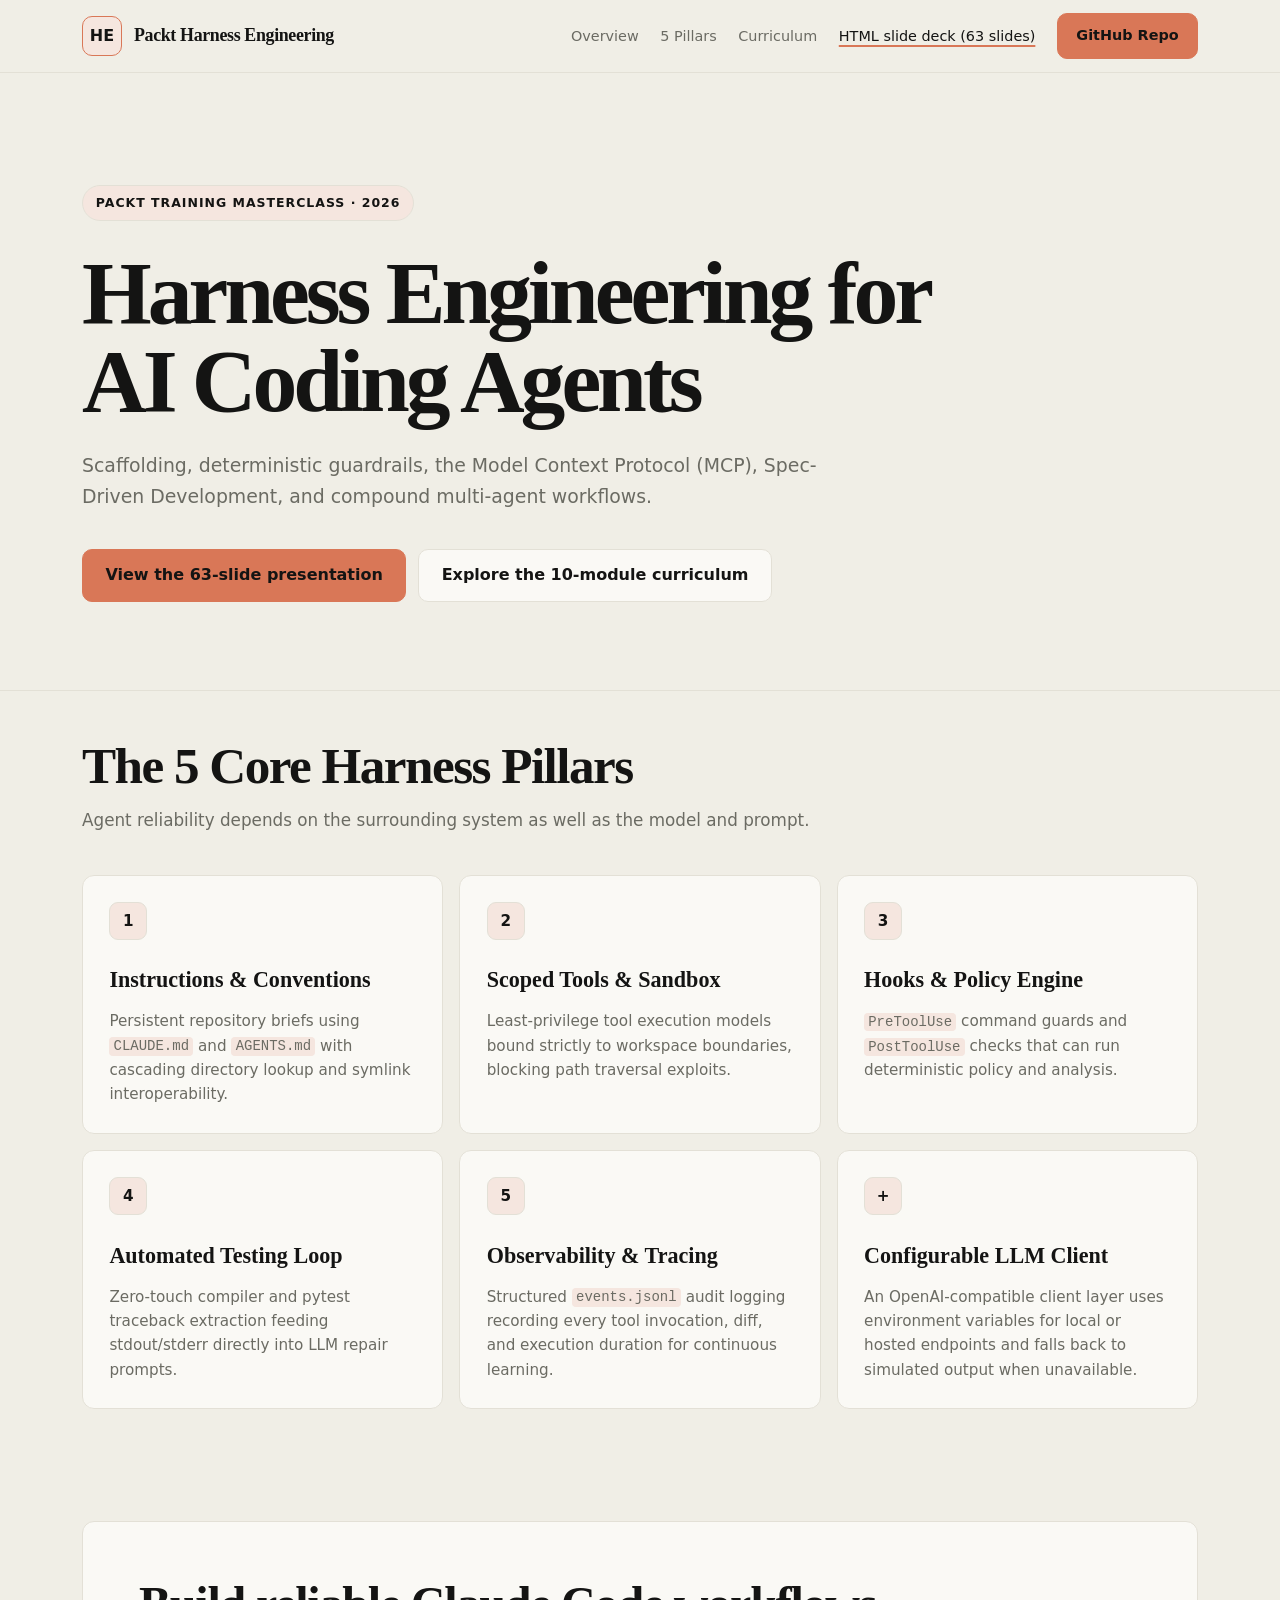
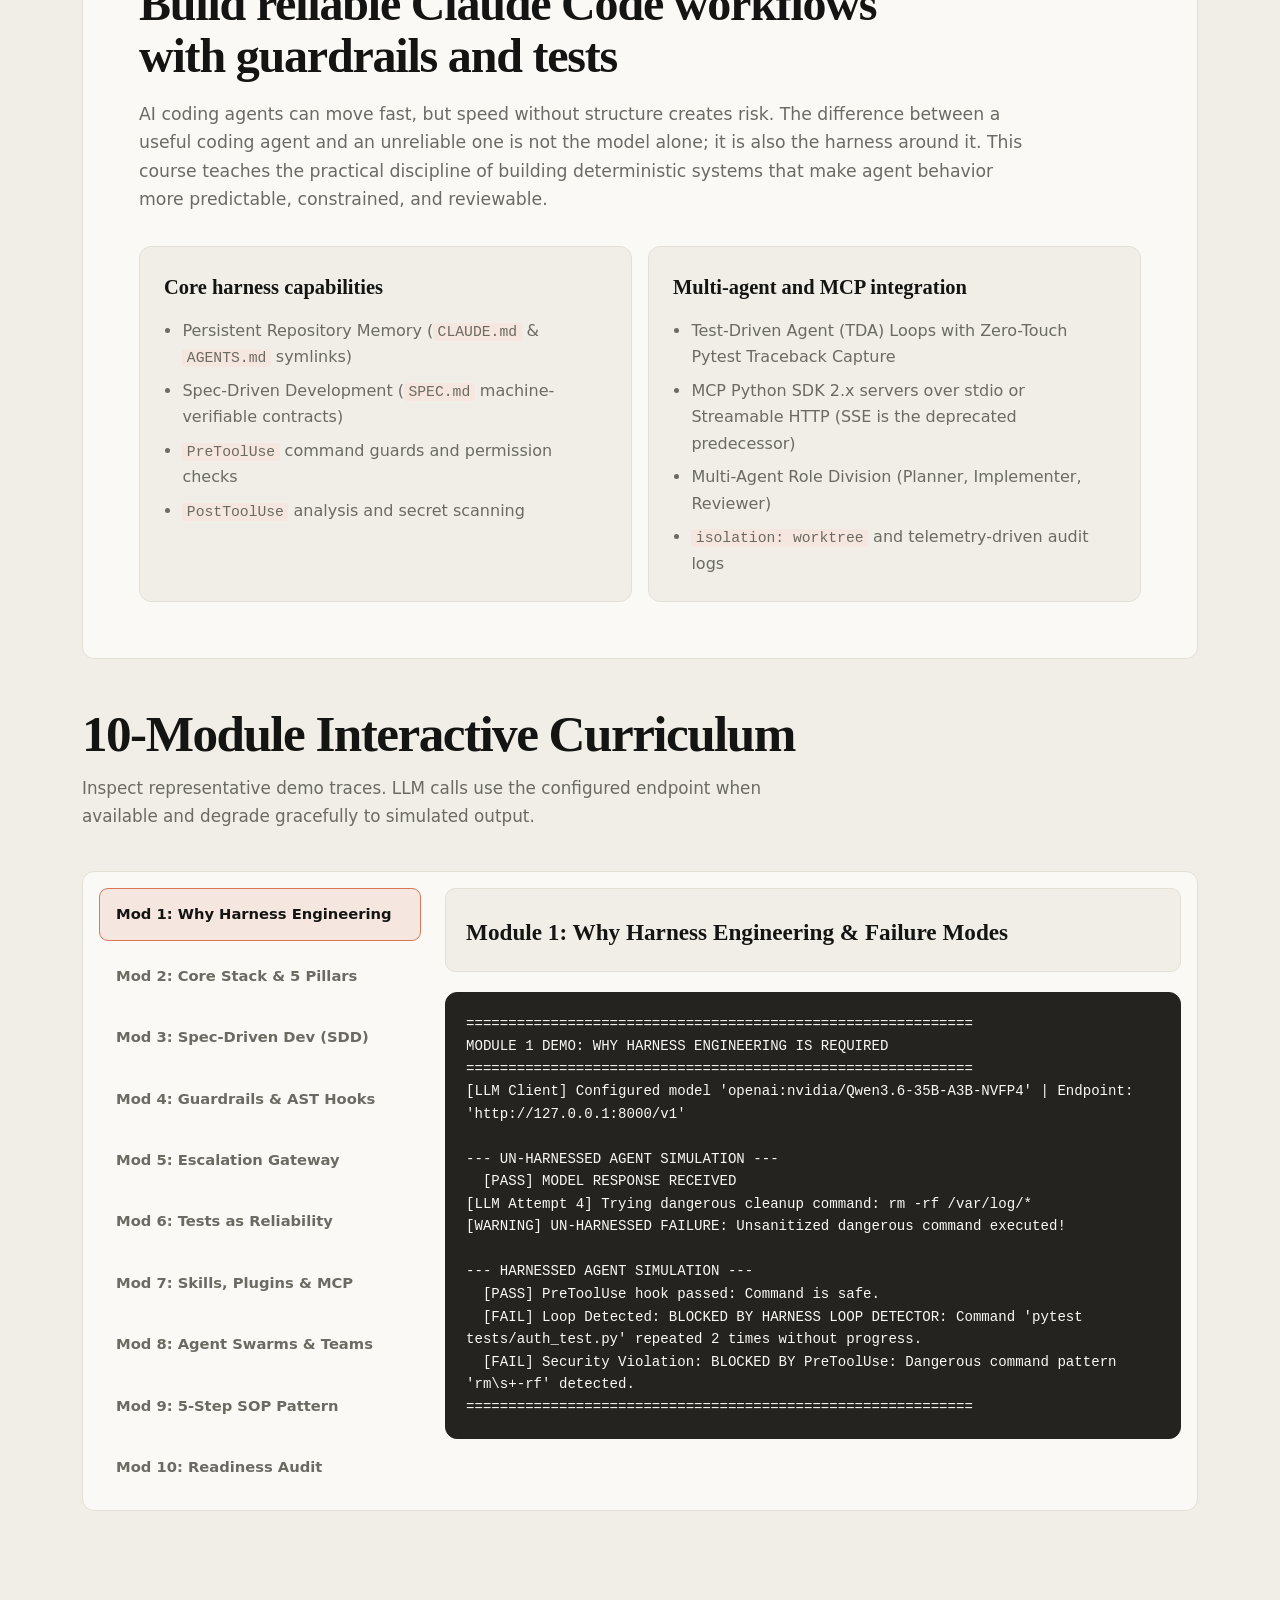
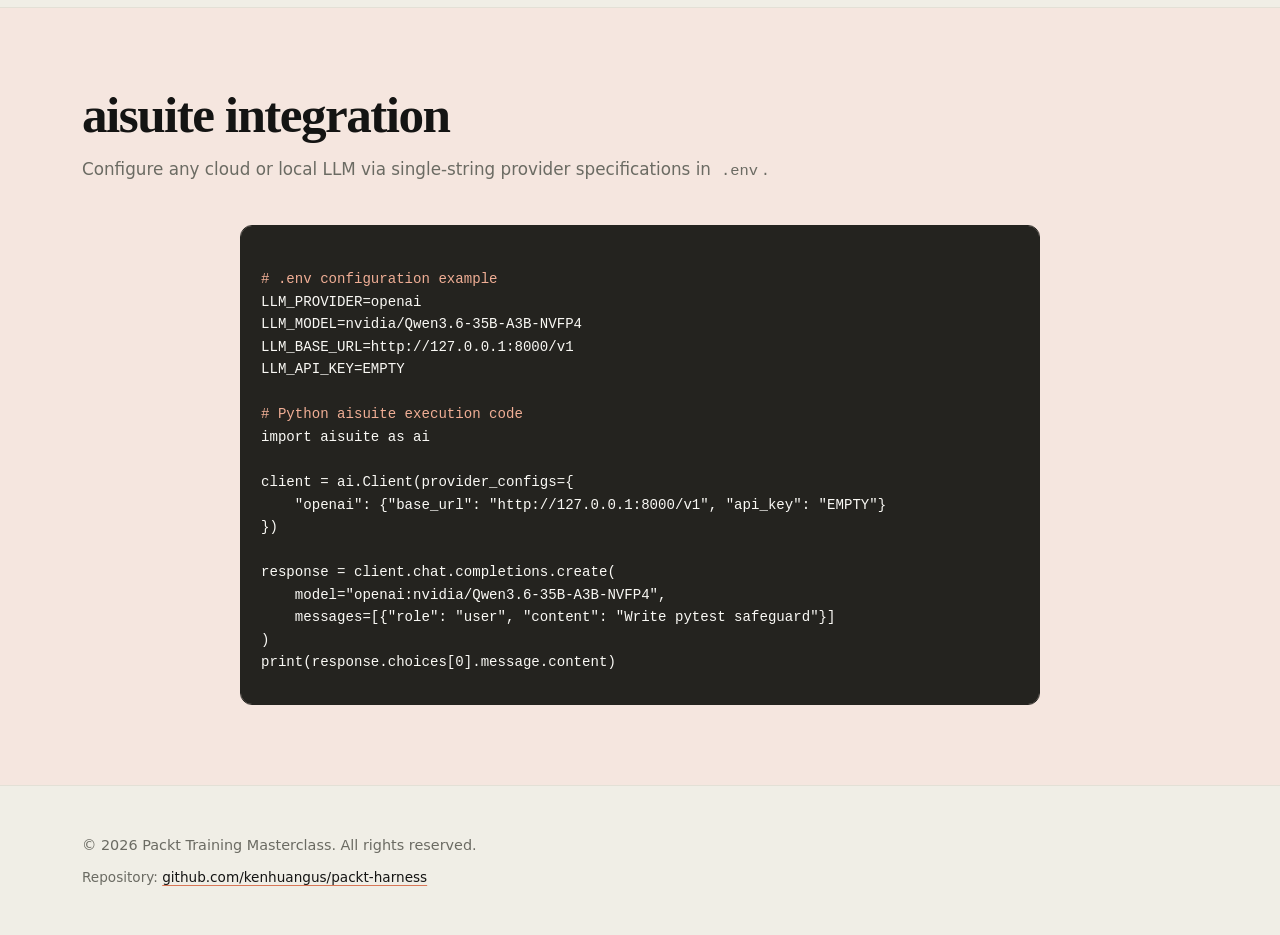
==== commit b4c6c8b1: "Remove fixed module clock times from slides and course pages" ====
--- a/docs/index.html
+++ b/docs/index.html
@@ -534,7 +534,7 @@
 
         <div class="detail-view">
           <div class="detail-header">
-            <div id="mod-time" class="detail-time">09:00 AM - 09:15 AM</div>
+            <div id="mod-time" class="detail-time"></div>
             <div id="mod-title" class="detail-title">Module 1: Why Harness Engineering & Failure Modes</div>
           </div>
           <div id="mod-terminal" class="terminal-box">Loading execution trace...</div>
@@ -587,52 +587,52 @@
   <script>
     const modData = {
       1: {
-        time: "09:00 AM - 09:15 AM",
+        time: "",
         title: "Module 1: Why Harness Engineering & Failure Modes",
         output: "============================================================\nMODULE 1 DEMO: WHY HARNESS ENGINEERING IS REQUIRED \n============================================================\n[LLM Client] Configured model 'openai:nvidia/Qwen3.6-35B-A3B-NVFP4' | Endpoint: 'http://127.0.0.1:8000/v1'\n\n--- UN-HARNESSED AGENT SIMULATION ---\n  [PASS] MODEL RESPONSE RECEIVED\n[LLM Attempt 4] Trying dangerous cleanup command: rm -rf /var/log/*\n[WARNING] UN-HARNESSED FAILURE: Unsanitized dangerous command executed!\n\n--- HARNESSED AGENT SIMULATION ---\n  [PASS] PreToolUse hook passed: Command is safe.\n  [FAIL] Loop Detected: BLOCKED BY HARNESS LOOP DETECTOR: Command 'pytest tests/auth_test.py' repeated 2 times without progress.\n  [FAIL] Security Violation: BLOCKED BY PreToolUse: Dangerous command pattern 'rm\\s+-rf' detected.\n============================================================"
       },
       2: {
-        time: "09:15 AM - 09:30 AM",
+        time: "",
         title: "Module 2: Core Harness Stack & 5 System Pillars",
         output: "============================================================\nMODULE 2 DEMO: CORE HARNESS STACK (5 PILLARS)\n============================================================\n[Pillar 1 - Memory] Loaded persistent guidelines from 'AGENTS.md'\n[Pillar 2 - Permission] Tool 'write_file' and path 'sample_module.py' validated.\n[Pillar 3 - PreToolUse] Code safety inspection passed.\n[Pillar 4 - Test Runner] Executing test suite: pytest\n[Pillar 5 - Trace] Logged 'WRITE_FILE_SUCCESS' to JSONL audit file.\n[FAIL] HARNESS ERROR: Path Traversal Blocked: Target '../../forbidden.py' is outside workspace.\n============================================================"
       },
       3: {
-        time: "09:30 AM - 09:50 AM",
+        time: "",
         title: "Module 3: Spec-Driven Development (SDD)",
         output: "============================================================\nMODULE 3 DEMO: SPEC-DRIVEN DEVELOPMENT VERIFIER \n============================================================\n[Spec Verifier] Parsed SPEC.md:\n  Allowed Files Scope: ['auth_validator.py']\n  Explicit Non-Goals: ['Do NOT modify existing database connection pools.']\n  [PASS] Spec Compliance Verified: Scope & Non-Goals satisfied.\n  [FAIL] SCOPE VIOLATION: 'database.py' is outside allowed spec scope!\n============================================================"
       },
       4: {
-        time: "09:50 AM - 10:10 AM",
+        time: "",
         title: "Module 4: Guardrails & Deterministic Hooks Engine",
         output: "============================================================\nMODULE 4 DEMO: PRODUCTION GUARDRAILS & HOOKS ENGINE \n============================================================\n  [PASS] PreToolUse Status: Command approved for execution.\n  [FAIL] PreToolUse SECURITY VIOLATION: Command matches forbidden pattern 'rm\\s+-rf'!\n  [PASS] AST Parser Status: Valid Python syntax tree generated.\n  [FAIL] PostToolUse VIOLATION: Hardcoded secret key detected in code!\n============================================================"
       },
       5: {
-        time: "10:10 AM - 10:20 AM",
+        time: "",
         title: "Module 5: Risk-Tiered Permission Escalation Gateway",
         output: "============================================================\nMODULE 5 DEMO: RISK-TIERED PERMISSION ESCALATION GATEWAY \n============================================================\n  [PASS] [AUTO-APPROVED] Low-risk tool call permitted instantly.\n  [PASS] [LOGGED & APPROVED] Medium-risk tool call executed.\n  [FAIL] [ESCALATION BLOCKED] Critical action requires explicit developer click approval!\n  [PASS] [USER CONFIRMED] Critical action approved by developer modal prompt.\n============================================================"
       },
       6: {
-        time: "10:20 AM - 10:35 AM",
+        time: "",
         title: "Module 6: Tests as Reliability Layer & TDA Loop",
         output: "============================================================\nMODULE 6 DEMO: TEST-DRIVEN AGENT (TDA) & ANTI-REGRESSION PIPELINE\n============================================================\n[PASS] pytest availability check: pytest 9.1.1\n\n[TDA Stage 1] Prove the proposed implementation fails a real test.\n\n[TDA Pipeline] Running real pytest suite against proposed code...\n[FAIL] pytest exited with return code 1; captured failure output follows:\nF                                                                        [100%]\n================================== FAILURES ===================================\n_____________________________ test_divide_by_zero _____________________________\ntest_calculator.py:5: in test_divide_by_zero\n    assert divide(10, 0) == 0\n           ^^^^^^^^^^^^^\ncalculator.py:2: in divide\n    return a / b\n           ^^^^^\nE   ZeroDivisionError: division by zero\n=========================== short test summary info ===========================\nFAILED test_calculator.py::test_divide_by_zero - ZeroDivisionError: division ...\n1 failed in 1.90s\n\n[TDA Stage 2] Apply the known-good offline repair and rerun pytest.\n\n[TDA Pipeline] Running real pytest suite against proposed code...\n[PASS] pytest summary: 1 passed in 0.77s\n\n[TDA Stage 3] Persist the bug as a regression test and rerun pytest.\n\n[Anti-Regression Pipeline] Writing regression safeguard 'test_divide_zero_guard' to the real pytest file...\n[PASS] Regression safeguard enforced. pytest summary: 2 passed in 0.71s\n[Anti-Regression Pipeline] Total enforced safeguards: 1\n[PASS] Temporary pytest scratch directory cleaned up.\n\n============================================================\nMODULE 6 DEMO COMPLETE: REAL TDA FEEDBACK LOOP VERIFIED!\n============================================================"
       },
       7: {
-        time: "10:35 AM - 10:50 AM",
+        time: "",
         title: "Module 7: Model Context Protocol (MCP) Python SDK 2.x Server",
         output: "============================================================\nMODULE 7 DEMO: MODEL CONTEXT PROTOCOL (MCP) TEST RUNNER \n============================================================\n  [PASS] Tool Available: 'query_database_record'\n  [PASS] Tool Execution Result: 'DB_RECORD #4092: status=ACTIVE, owner=admin, env=production'\n  [PASS] Resource Available: 'config://app-settings'\n============================================================"
       },
       8: {
-        time: "10:50 AM - 11:05 AM",
+        time: "",
         title: "Module 8: Compound Engineering & Multi-Agent Swarms",
         output: "============================================================\nMODULE 8 DEMO: COMPOUND ENGINEERING & MULTI-AGENT TEAMS \n============================================================\n  [PASS] Planner Subagent: 2 micro-subtasks allocated.\n  [PASS] Implementer Subagent: isolation: worktree created (./worktree-dir).\n  [PASS] Reviewer Subagent: AST syntax valid, scope compliance confirmed.\n  [PASS] Telemetry: Recorded task 'TASK-801' (APPROVED) into telemetry.jsonl.\n============================================================"
       },
       9: {
-        time: "11:05 AM - 11:15 AM",
+        time: "",
         title: "Module 9: Practical Workflow Pattern (5-Step SOP)",
         output: "============================================================\nMODULE 9 DEMO: 5-STEP SOP PIPELINE FOR 'User Auth Token Validator'\n============================================================\n\n[STEP 1: SPEC FIRST] Parsing SPEC.md requirements...\n  Allowed file scope: ['auth_validator.py', 'tests/test_auth.py']\n  Explicit non-goals: ['Do NOT modify existing database connection pools.', 'Do NOT implement OAuth2 refresh token rotation in this iteration.']\n\n[STEP 2: CONSTRAINED EXECUTION] Enforcing the parsed allowed-file scope...\n  [PASS] In-scope edit: Wrote allowed file 'auth_validator.py'.\n  [PASS] Out-of-scope edit rejected: 'database.py' is not in the allowed file scope. File created: False.\n\n[STEP 3: DETERMINISTIC CHECKS] Running module 4 guardrails...\n  [PASS] AST syntax and generated-code secret scan: AST syntax valid. Zero secret leaks detected.\n  [PASS] Secret-bearing code rejected: SECURITY CRITICAL: Hardcoded API secret key detected!\n  [PASS] Dangerous shell command intercepted: CRITICAL SECURITY BLOCK: Command matches dangerous pattern 'rm\\s+-rf'\n\n[STEP 4: TEST VERIFICATION] Running a real temporary pytest suite...\n    ...                                                                      [100%]\n    3 passed in 0.73s\n  [PASS] Pytest suite: return code 0; 3 passed, 0 failed.\n\n[STEP 5: HUMAN REVIEW] Showing the implementation actually produced...\n  --- /dev/null\n  +++ auth_validator.py\n  @@ -0,0 +1,8 @@\n  +\"\"\"Token validation constrained by the feature specification.\"\"\"\n  +\n  +def validate_jwt(token: str) -> dict:\n  +    if token == \"valid-token\":\n  +        return {\"valid\": True, \"user_id\": \"123\"}\n  +    if token == \"expired-token\":\n  +        return {\"valid\": False, \"error\": \"EXPIRED\"}\n  +    return {\"valid\": False, \"error\": \"INVALID\"}\n  [PASS] Review diff generated: 8 implementation lines shown from the temporary workspace.\n  Human approval and any PR merge are out-of-band; this pipeline did not create or merge a PR.\n\n============================================================\nPIPELINE COMPLETE: ALL REPORTED CHECKS EXECUTED AND PASSED\n============================================================"
       },
       10: {
-        time: "11:15 AM - 11:30 AM",
+        time: "",
         title: "Module 10: Closing Principles & Production Readiness Audit",
         output: "============================================================\nMODULE 10 DEMO: PRODUCTION HARNESS READINESS AUDIT \n============================================================\n  [PASS] Check 1: Memory Files (CLAUDE.md / AGENTS.md) -> PASSED\n  [PASS] Check 2: PreToolUse Shell Command Hook -> PASSED\n  [PASS] Check 3: Automated Test Runner Feedback Loop -> PASSED\n  [PASS] Check 4: Model Context Protocol (MCP) Scoped Tools -> PASSED\n  [PASS] Check 5: Multi-Agent Planner/Implementer/Reviewer Roles -> PASSED\n============================================================\nDEMO SUMMARY: 5/5 Checks Passed\n============================================================"
       }
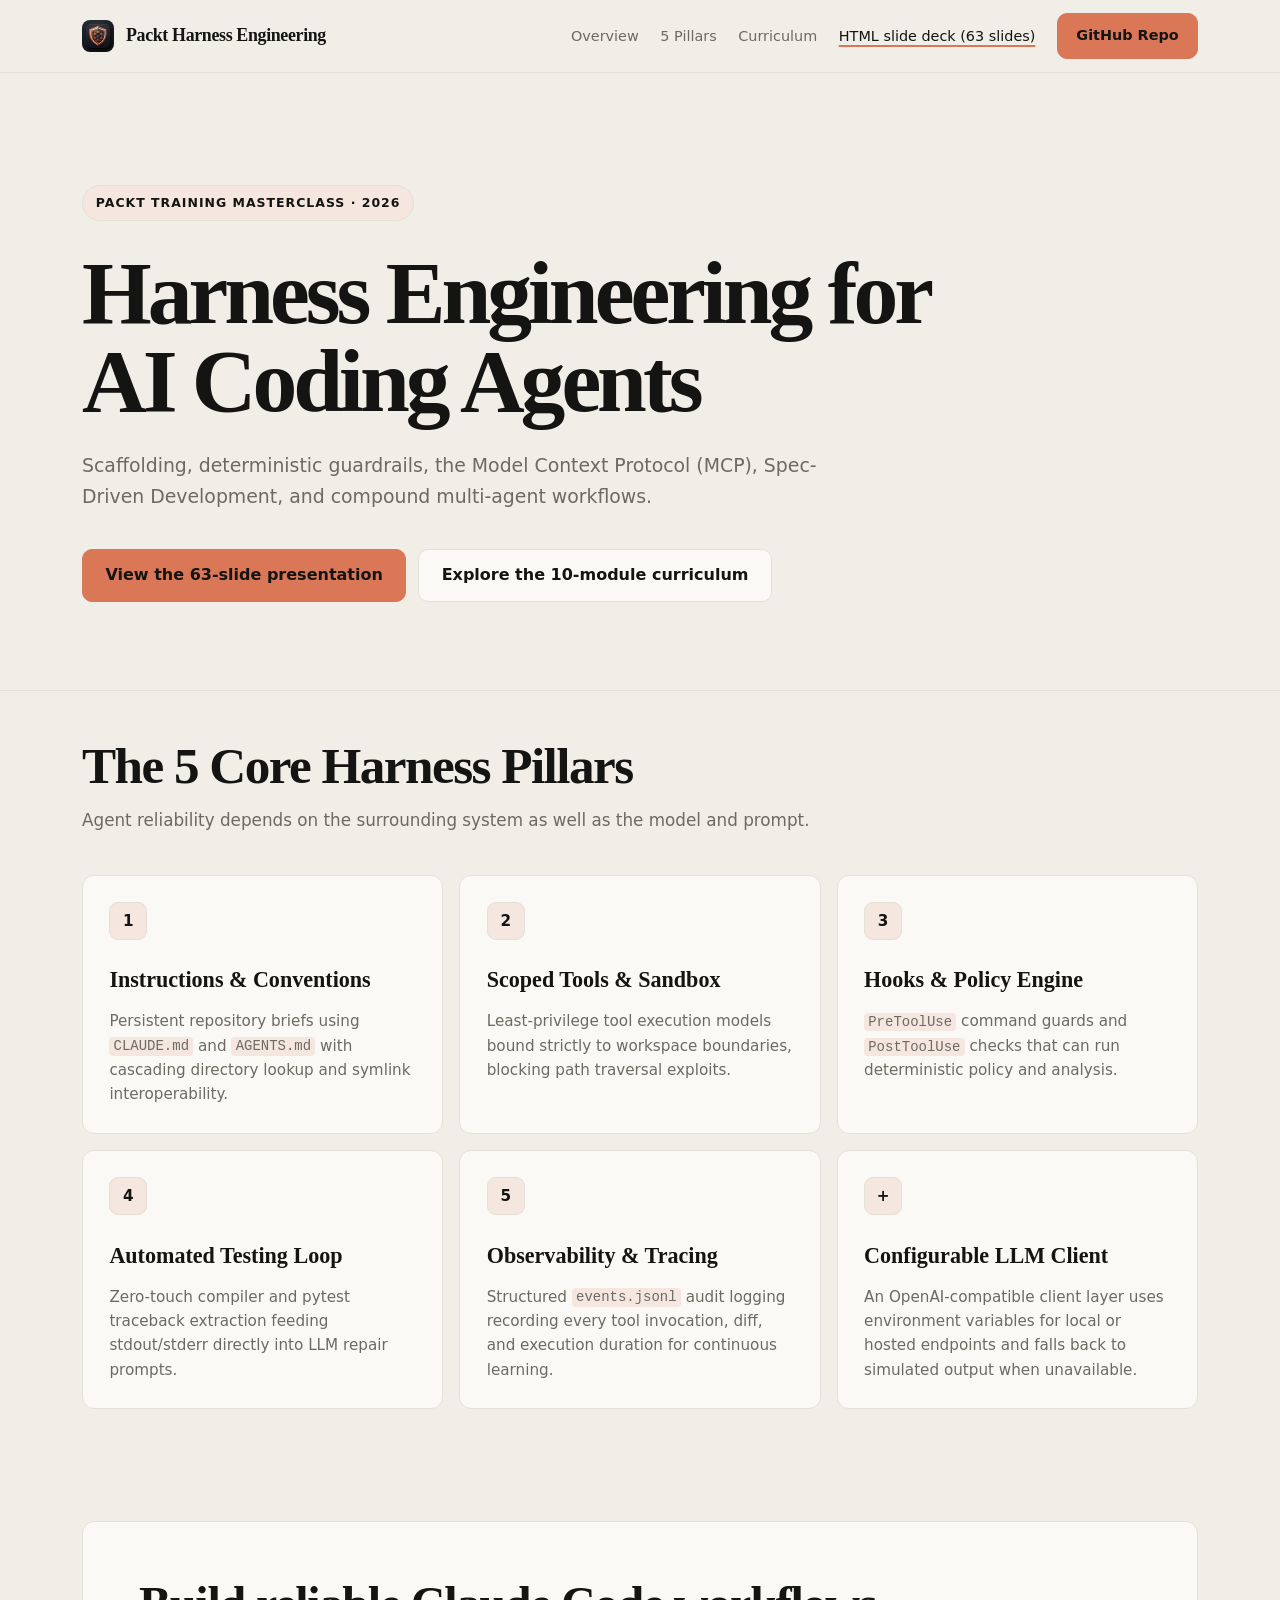
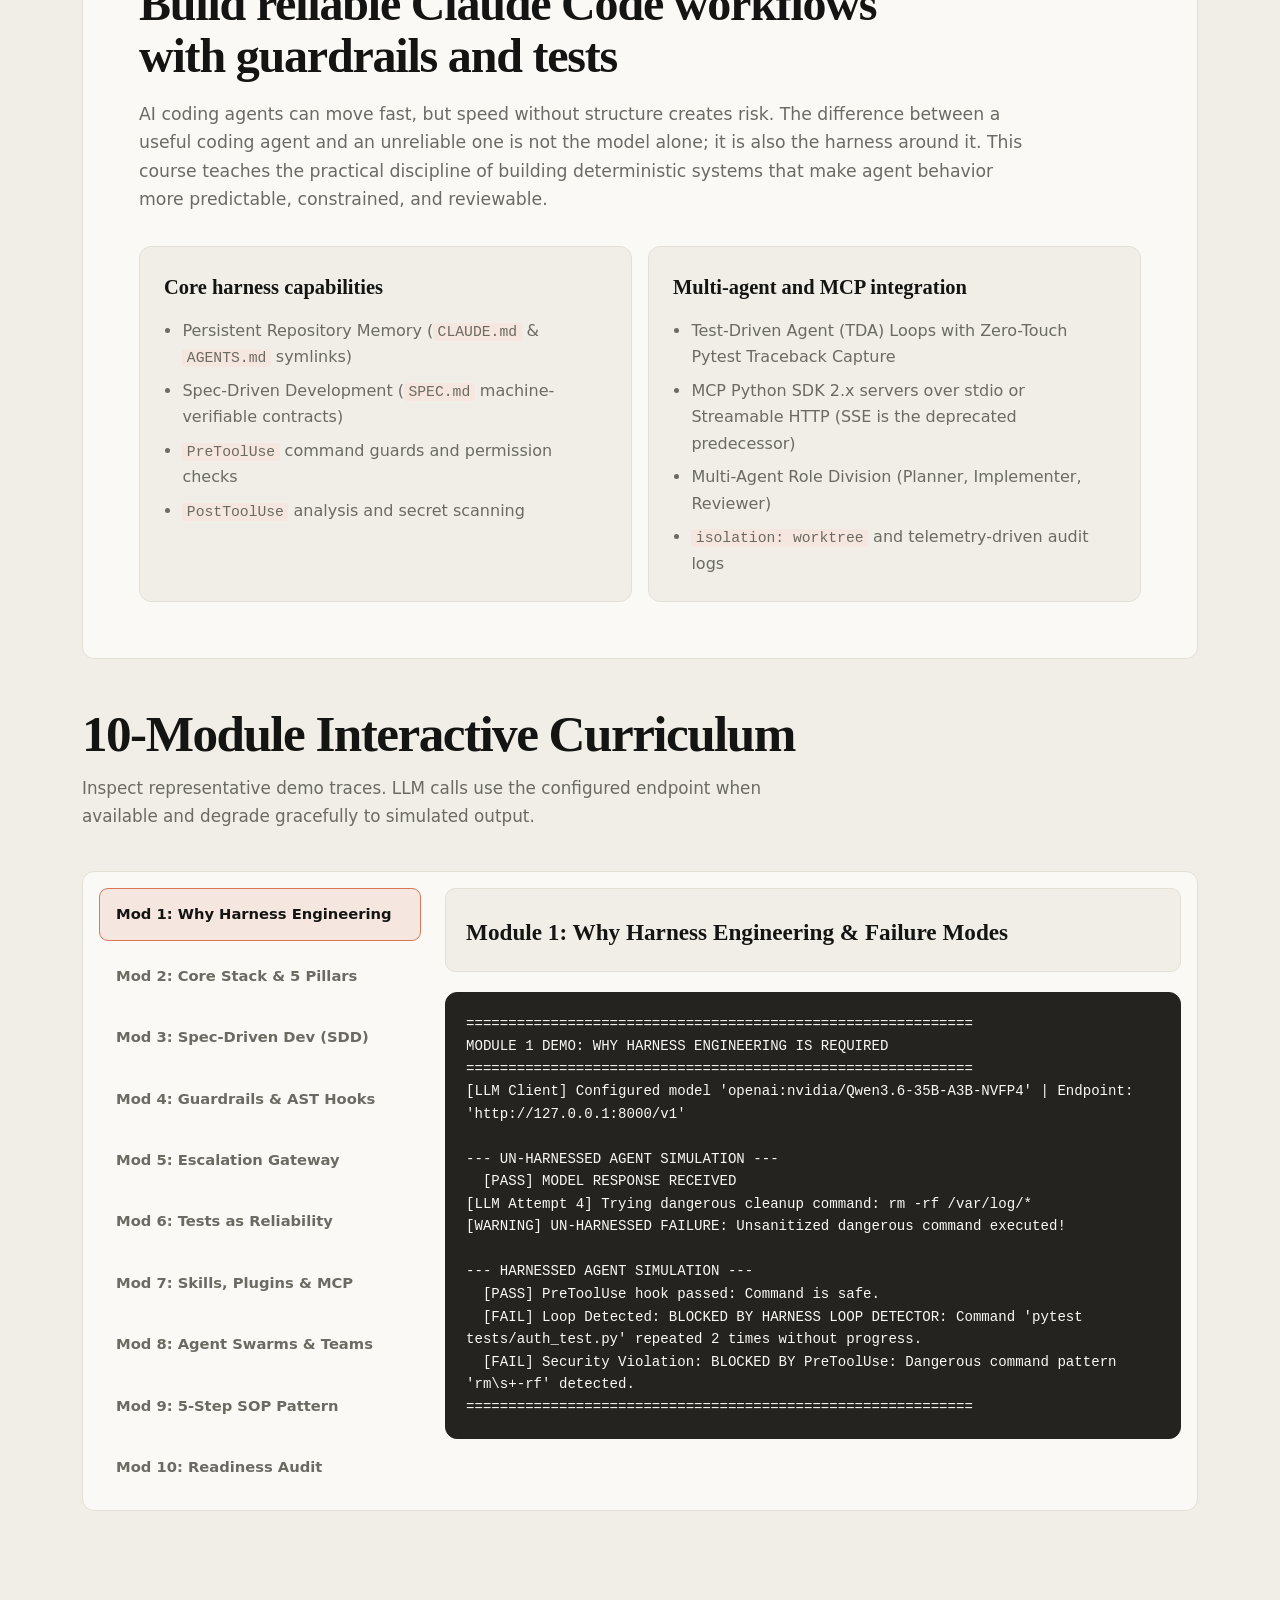
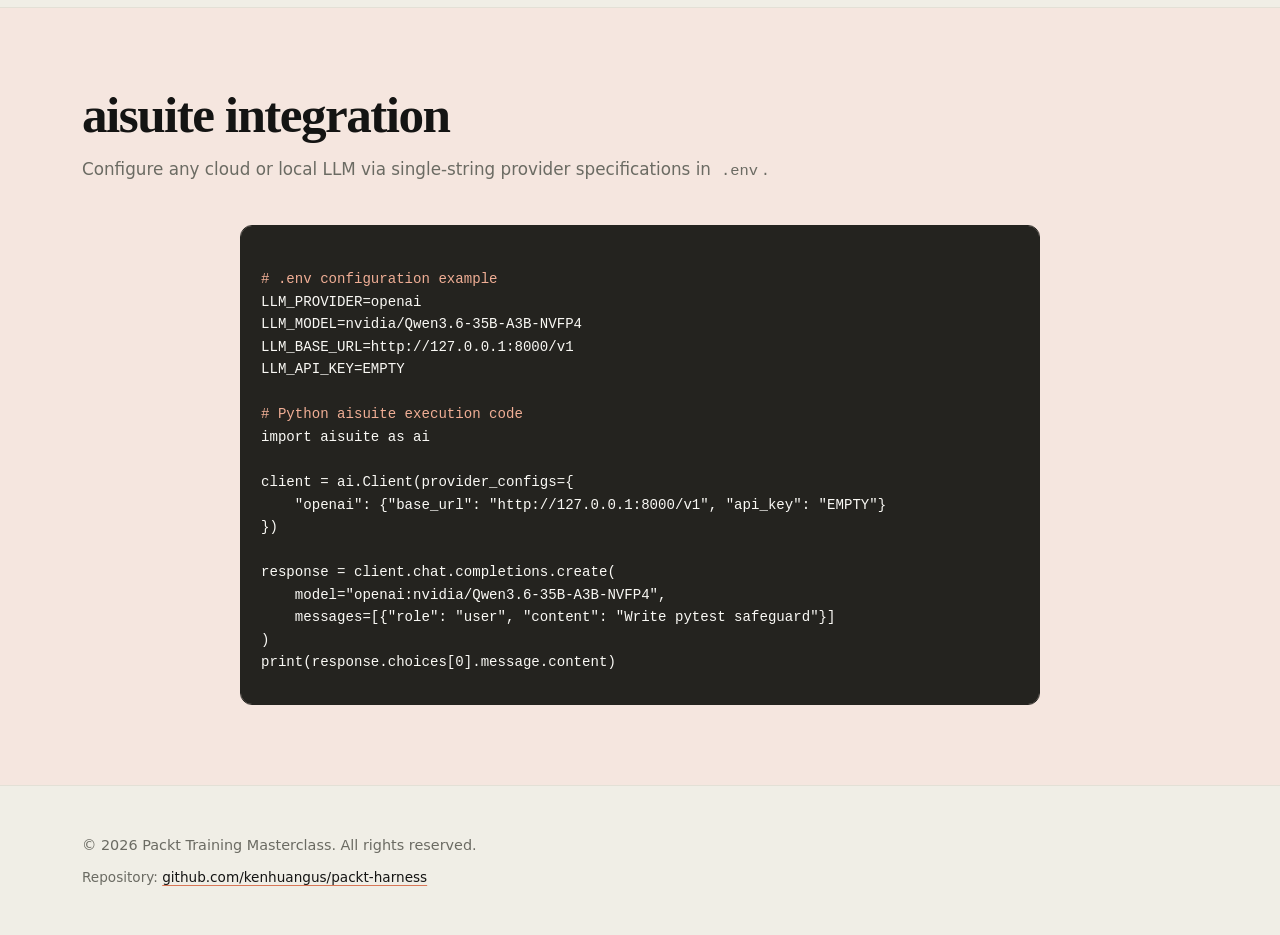
==== commit c559822d: "Deploy custom 3D metallic terracotta Harness Engineering app icon logo and favicon across website an" ====
--- a/docs/index.html
+++ b/docs/index.html
@@ -5,6 +5,9 @@
   <meta name="viewport" content="width=device-width, initial-scale=1.0">
   <title>Harness Engineering for AI Coding Agents | Packt Training Masterclass</title>
   <meta name="description" content="A practical masterclass on harness engineering, guardrails, the Model Context Protocol (MCP), Spec-Driven Development, and compound engineering for AI coding agents.">
+  <link rel="icon" type="image/svg+xml" href="favicon.svg">
+  <link rel="icon" type="image/png" sizes="192x192" href="favicon.png">
+  <link rel="apple-touch-icon" sizes="180x180" href="favicon.png">
   <style>
     :root {
       --background: #F0EEE6;
@@ -405,7 +408,7 @@
   <nav>
     <div class="container nav-container">
       <a href="#" class="brand">
-        <div class="brand-logo">HE</div>
+        <img src="assets/images/harness_app_icon.png" alt="Harness Engineering Logo" class="brand-logo-img" style="width:32px; height:32px; border-radius:8px; object-fit:cover; display:inline-block;" />
         <div class="brand-text">Packt Harness Engineering</div>
       </a>
       <ul class="nav-links">
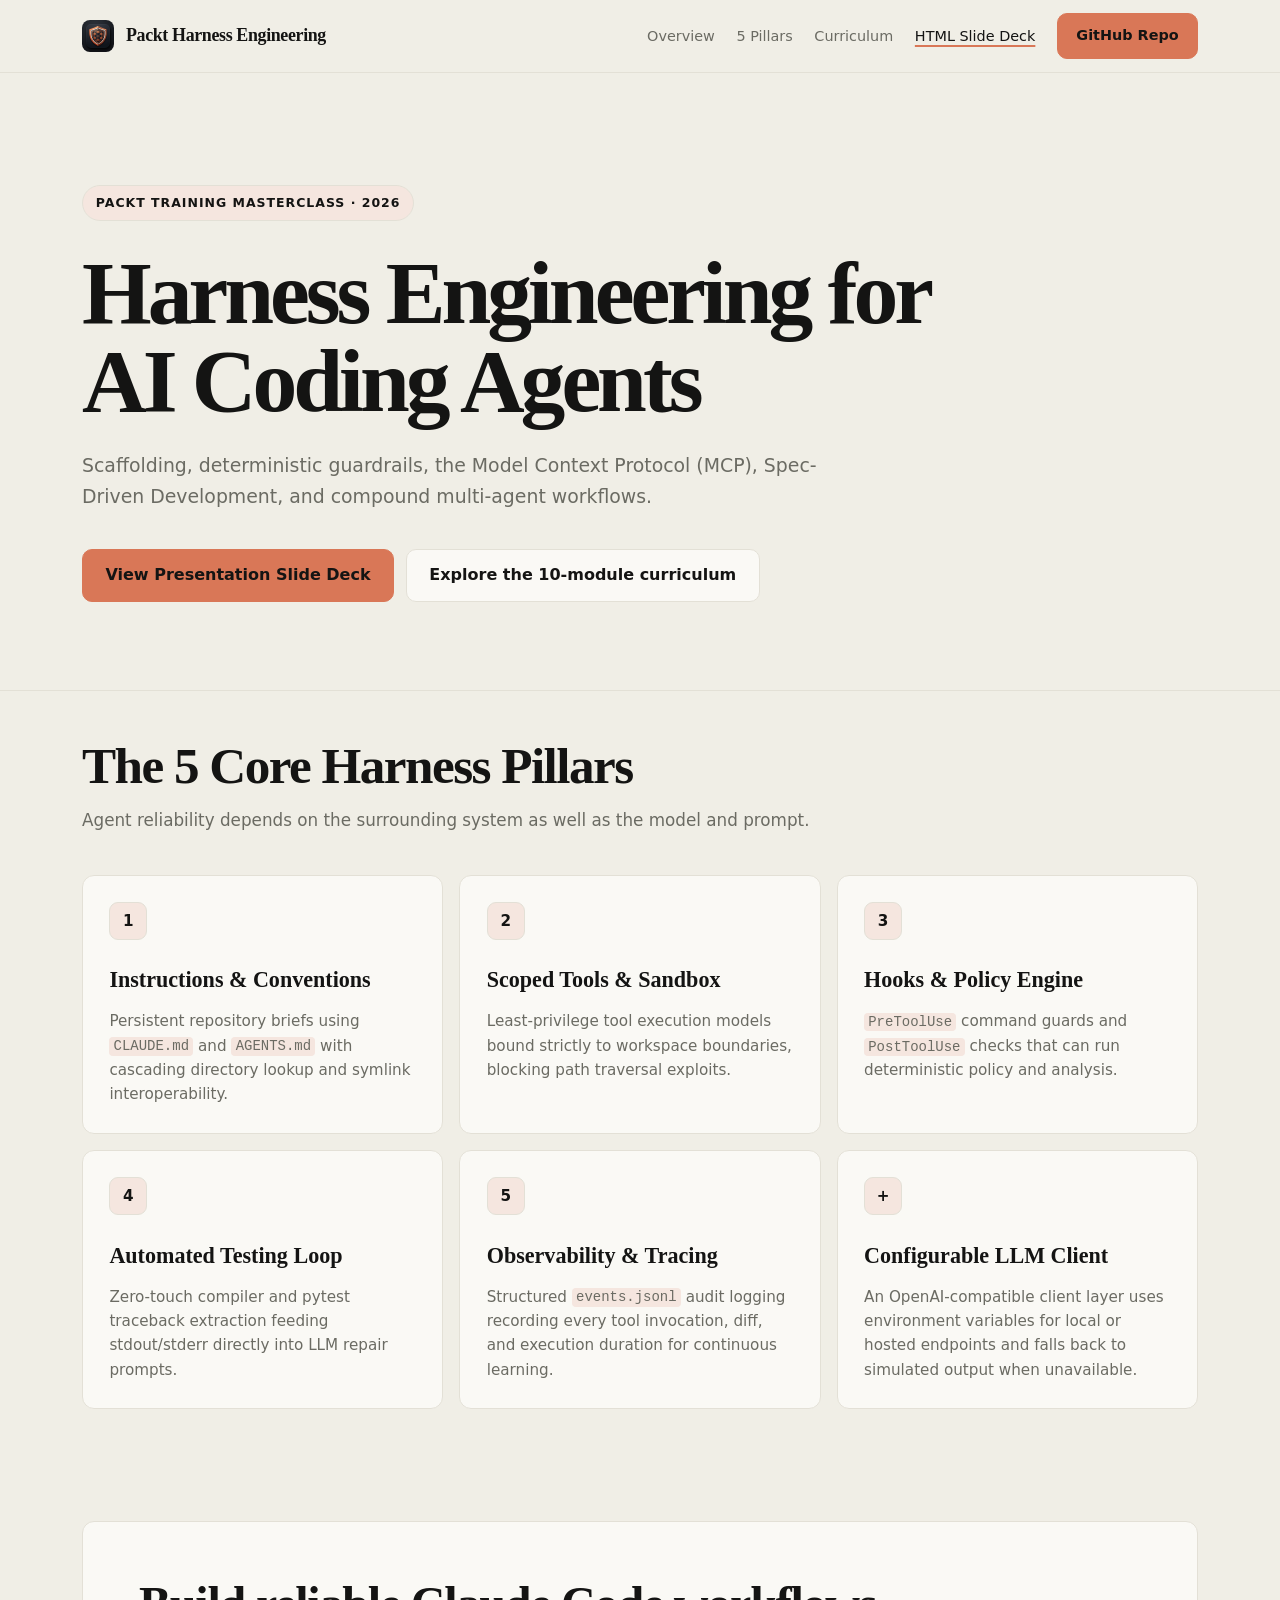
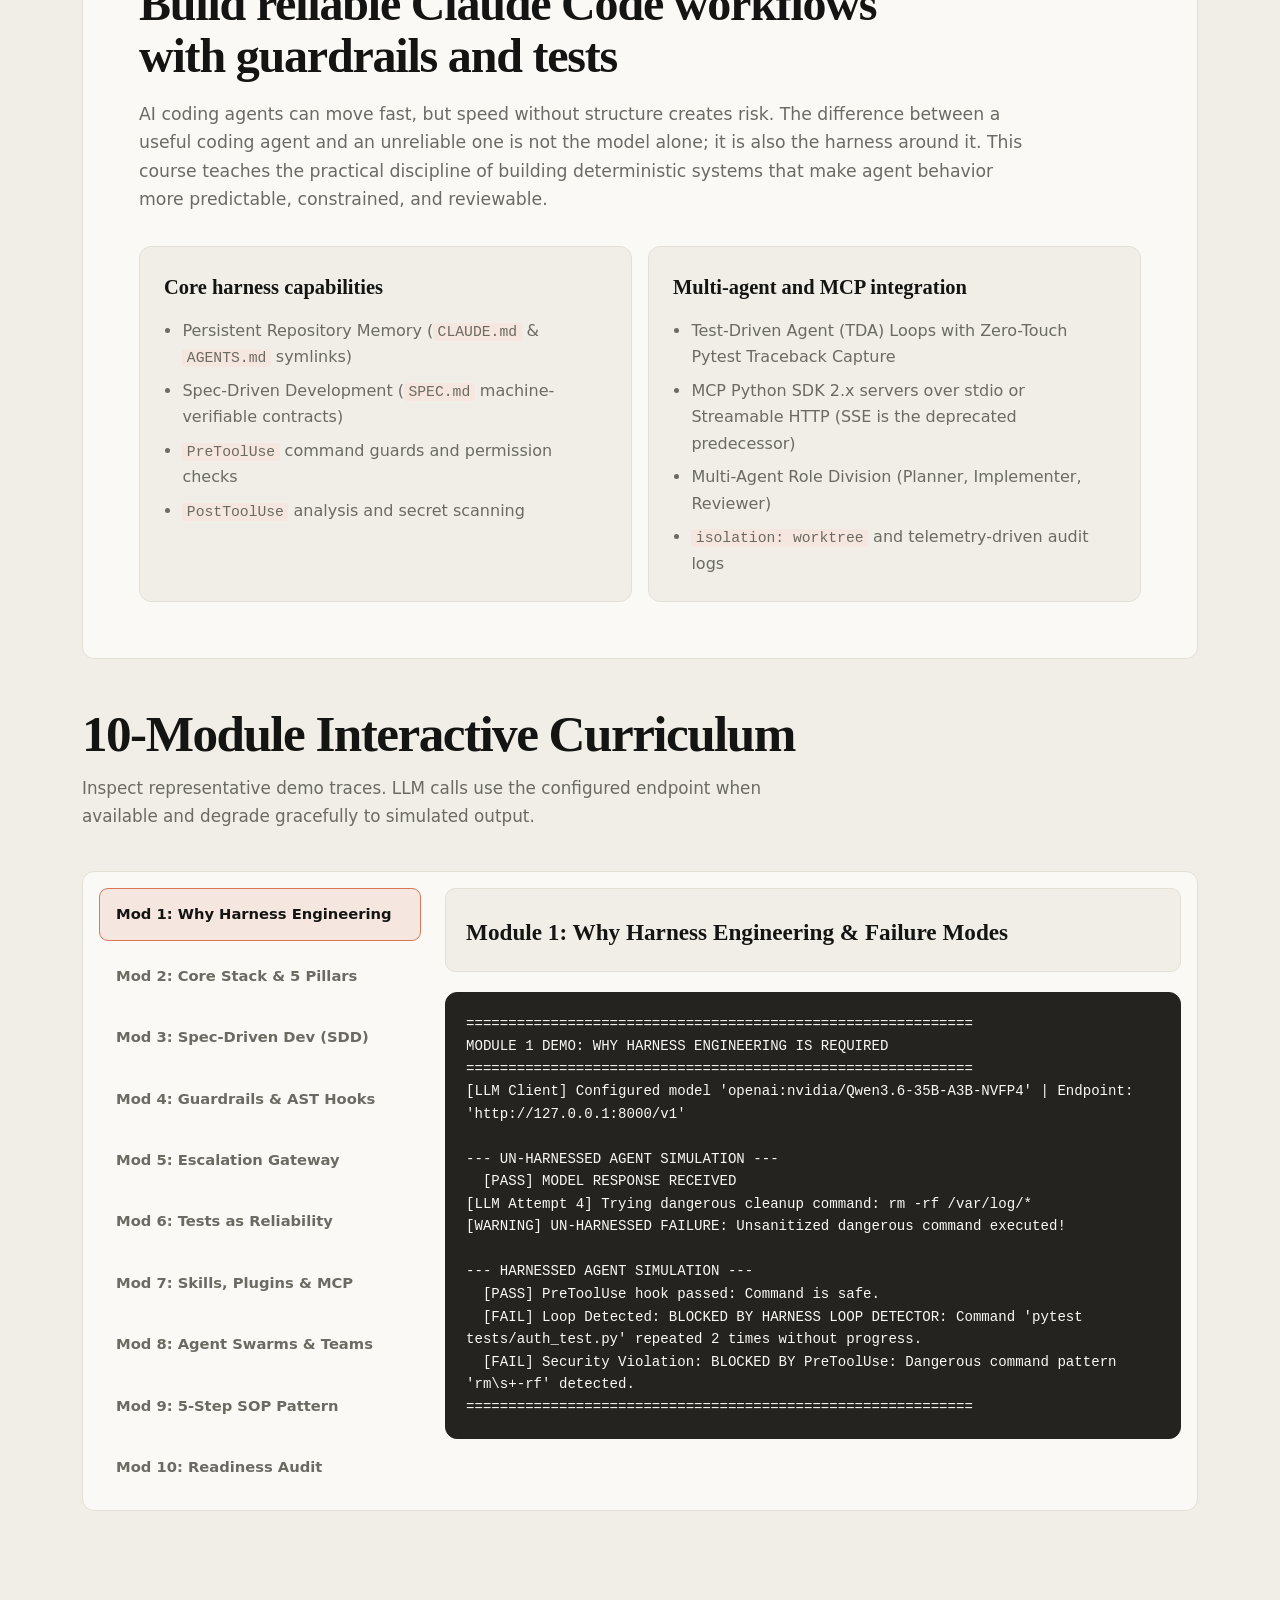
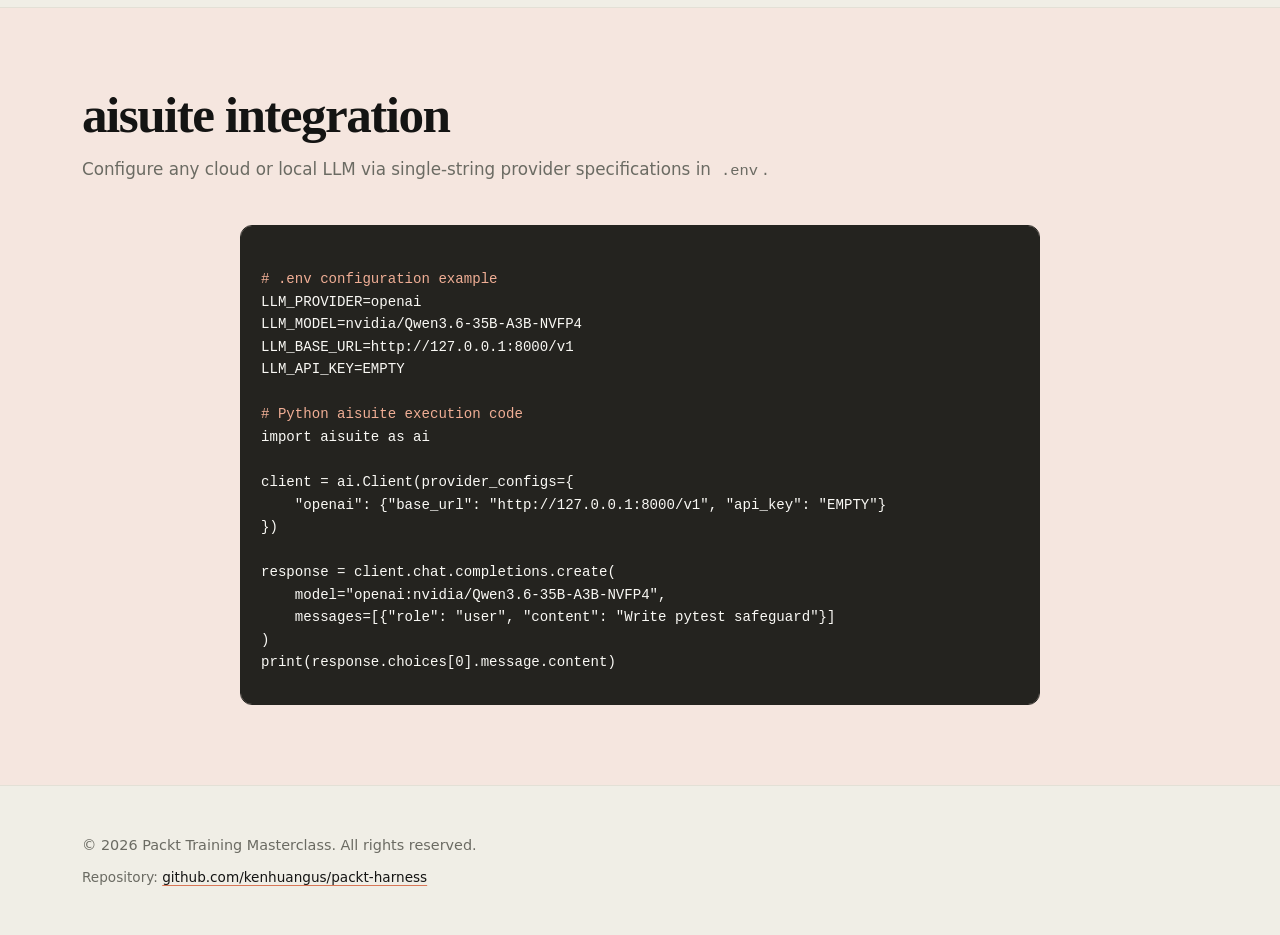
==== commit 881e06b7: "Remove hardcoded 63-slide count from website navigation and hero button" ====
--- a/docs/index.html
+++ b/docs/index.html
@@ -415,7 +415,7 @@
         <li><a href="#overview">Overview</a></li>
         <li><a href="#pillars">5 Pillars</a></li>
         <li><a href="#curriculum">Curriculum</a></li>
-        <li><a href="slides.html" class="nav-highlight">HTML slide deck (63 slides)</a></li>
+        <li><a href="slides.html" class="nav-highlight">HTML Slide Deck</a></li>
         <li><a href="https://github.com/kenhuangus/packt-harness" target="_blank" class="btn-github">GitHub Repo</a></li>
       </ul>
     </div>
@@ -430,7 +430,7 @@
         Scaffolding, deterministic guardrails, the Model Context Protocol (MCP), Spec-Driven Development, and compound multi-agent workflows.
       </p>
       <div class="hero-buttons">
-        <a href="slides.html" class="btn-github">View the 63-slide presentation</a>
+        <a href="slides.html" class="btn-github">View Presentation Slide Deck</a>
         <a href="#curriculum" class="btn-secondary">
           Explore the 10-module curriculum
         </a>
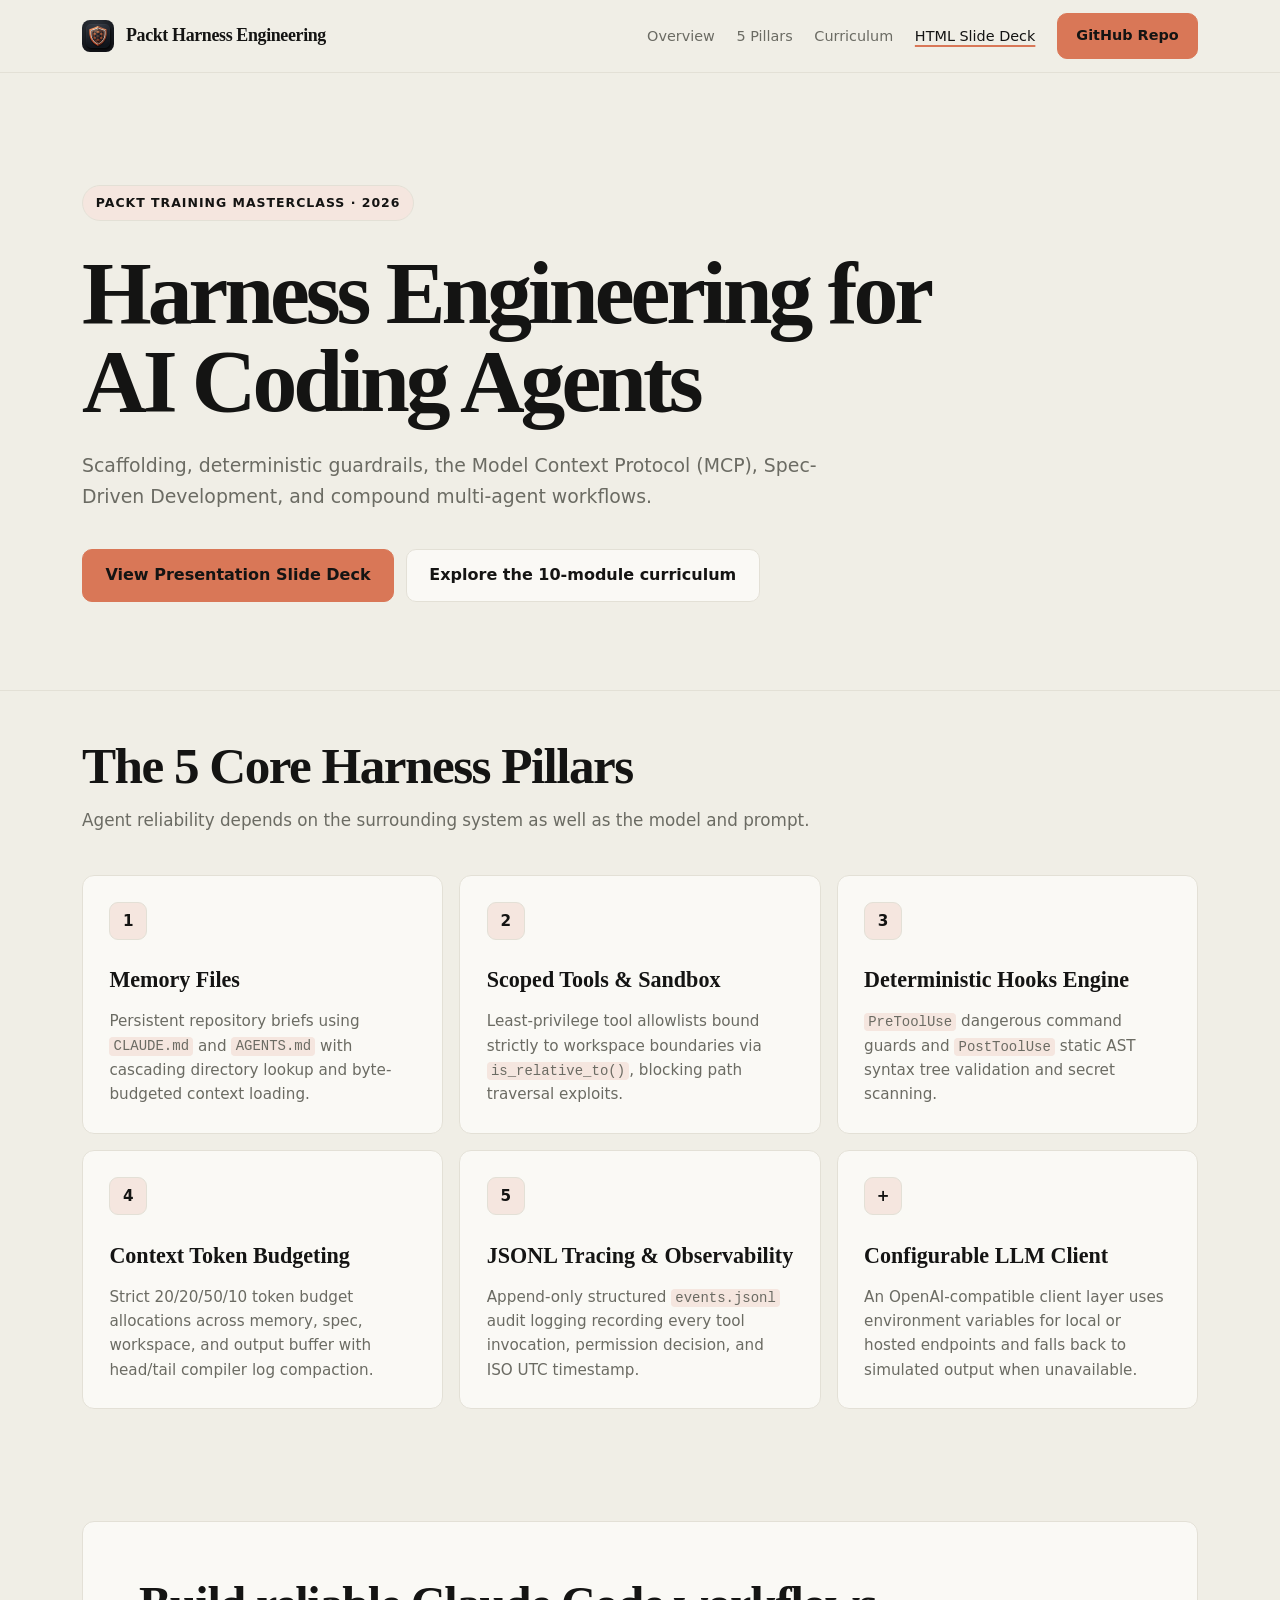
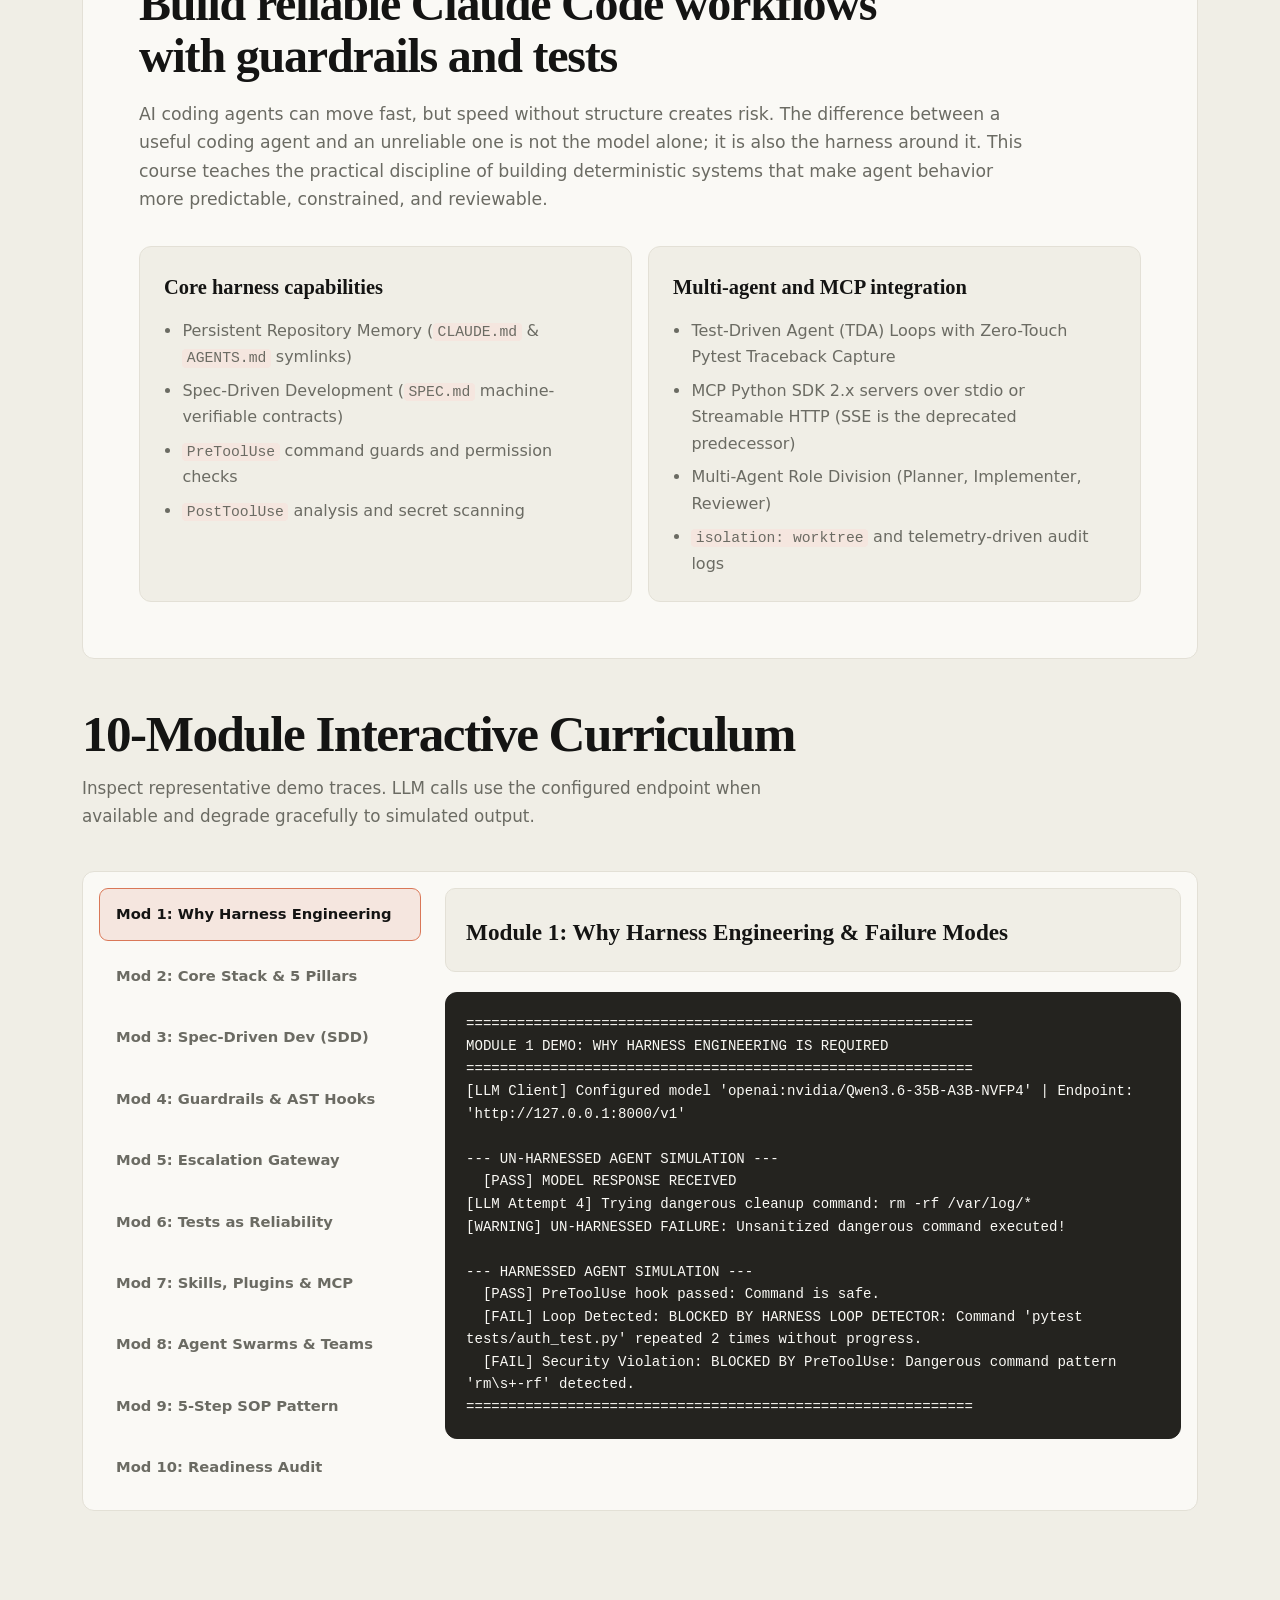
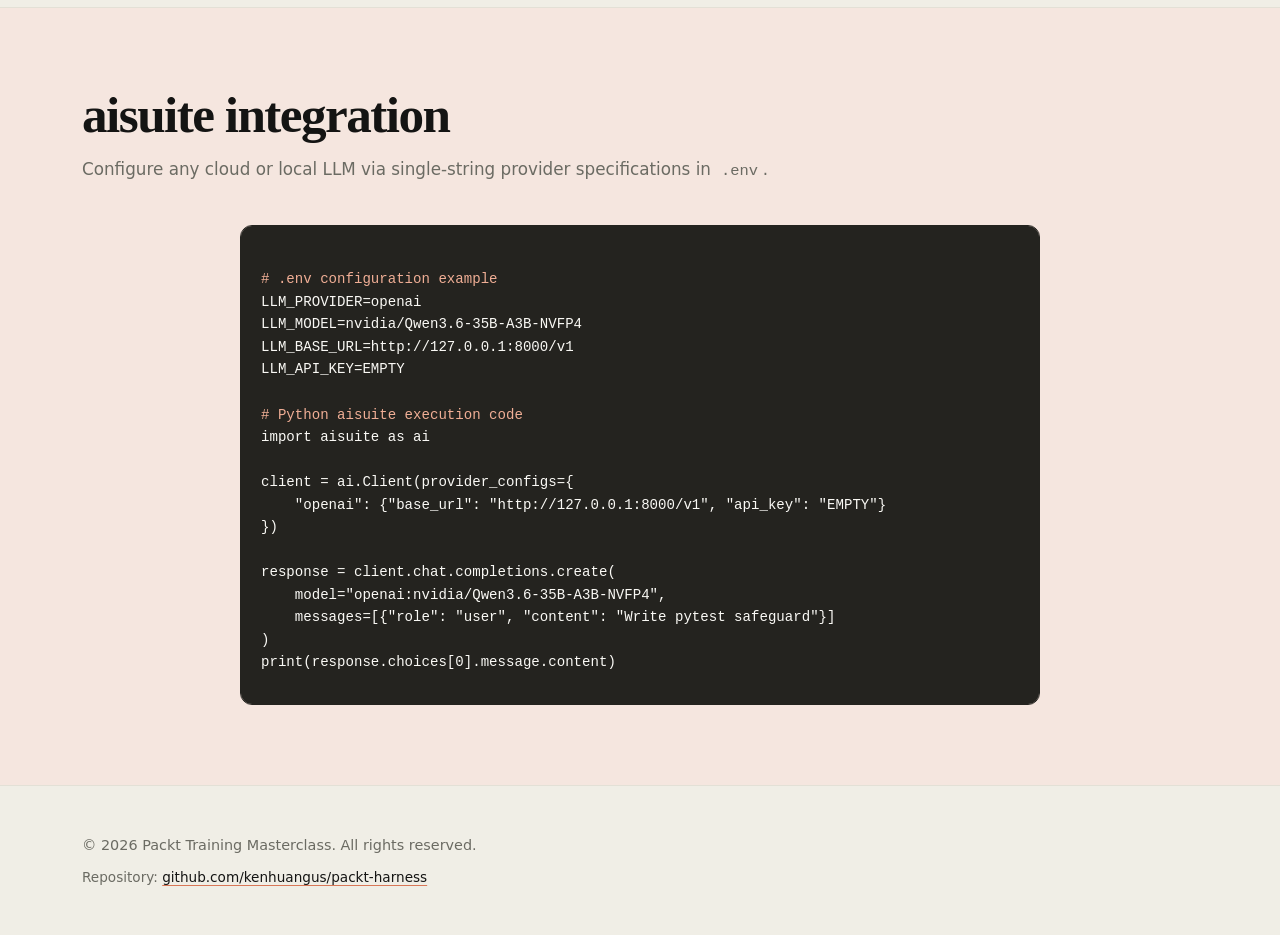
==== commit e822a21c: "Synchronize 5 Core Harness Pillars and Module 3 SDD terminology across website, slides, and module s" ====
--- a/docs/index.html
+++ b/docs/index.html
@@ -449,28 +449,28 @@
       <div class="grid-3">
         <div class="card">
           <div class="card-icon">1</div>
-          <h3>Instructions & Conventions</h3>
-          <p>Persistent repository briefs using <code>CLAUDE.md</code> and <code>AGENTS.md</code> with cascading directory lookup and symlink interoperability.</p>
+          <h3>Memory Files</h3>
+          <p>Persistent repository briefs using <code>CLAUDE.md</code> and <code>AGENTS.md</code> with cascading directory lookup and byte-budgeted context loading.</p>
         </div>
         <div class="card">
           <div class="card-icon">2</div>
-          <h3>Scoped Tools & Sandbox</h3>
-          <p>Least-privilege tool execution models bound strictly to workspace boundaries, blocking path traversal exploits.</p>
+          <h3>Scoped Tools &amp; Sandbox</h3>
+          <p>Least-privilege tool allowlists bound strictly to workspace boundaries via <code>is_relative_to()</code>, blocking path traversal exploits.</p>
         </div>
         <div class="card">
           <div class="card-icon">3</div>
-          <h3>Hooks & Policy Engine</h3>
-          <p><code>PreToolUse</code> command guards and <code>PostToolUse</code> checks that can run deterministic policy and analysis.</p>
+          <h3>Deterministic Hooks Engine</h3>
+          <p><code>PreToolUse</code> dangerous command guards and <code>PostToolUse</code> static AST syntax tree validation and secret scanning.</p>
         </div>
         <div class="card">
           <div class="card-icon">4</div>
-          <h3>Automated Testing Loop</h3>
-          <p>Zero-touch compiler and pytest traceback extraction feeding stdout/stderr directly into LLM repair prompts.</p>
+          <h3>Context Token Budgeting</h3>
+          <p>Strict 20/20/50/10 token budget allocations across memory, spec, workspace, and output buffer with head/tail compiler log compaction.</p>
         </div>
         <div class="card">
           <div class="card-icon">5</div>
-          <h3>Observability & Tracing</h3>
-          <p>Structured <code>events.jsonl</code> audit logging recording every tool invocation, diff, and execution duration for continuous learning.</p>
+          <h3>JSONL Tracing &amp; Observability</h3>
+          <p>Append-only structured <code>events.jsonl</code> audit logging recording every tool invocation, permission decision, and ISO UTC timestamp.</p>
         </div>
         <div class="card">
           <div class="card-icon">+</div>
@@ -597,7 +597,7 @@
       2: {
         time: "",
         title: "Module 2: Core Harness Stack & 5 System Pillars",
-        output: "============================================================\nMODULE 2 DEMO: CORE HARNESS STACK (5 PILLARS)\n============================================================\n[Pillar 1 - Memory] Loaded persistent guidelines from 'AGENTS.md'\n[Pillar 2 - Permission] Tool 'write_file' and path 'sample_module.py' validated.\n[Pillar 3 - PreToolUse] Code safety inspection passed.\n[Pillar 4 - Test Runner] Executing test suite: pytest\n[Pillar 5 - Trace] Logged 'WRITE_FILE_SUCCESS' to JSONL audit file.\n[FAIL] HARNESS ERROR: Path Traversal Blocked: Target '../../forbidden.py' is outside workspace.\n============================================================"
+        output: "============================================================\nMODULE 2 DEMO: CORE HARNESS STACK (5 PILLARS)\n============================================================\n[Pillar 1 - Memory] Loaded persistent guidelines from 'AGENTS.md' (482 bytes)\nAllocations: {'memory': 25600, 'spec': 25600, 'workspace': 64000, 'output_buffer': 12800}\n[Pillar 2 - Permission] Tool 'write_file' and path 'sample_module.py' validated.\n[Pillar 3 - Pre-Hook] Code safety inspection passed.\n[Pillar 3 - Post-Hook] Running AST static analysis on 'sample_module.py'...\n[Pillar 4 - Token Budget] Compacted 45-line compiler dump into 20-line head/tail window.\n[Pillar 5 - Trace] Appended 'WRITE_FILE_SUCCESS' to events.jsonl audit log.\n[FAIL] HARNESS ERROR: Path Traversal Blocked: Target '../../forbidden.py' is outside workspace.\n============================================================"
       },
       3: {
         time: "",
